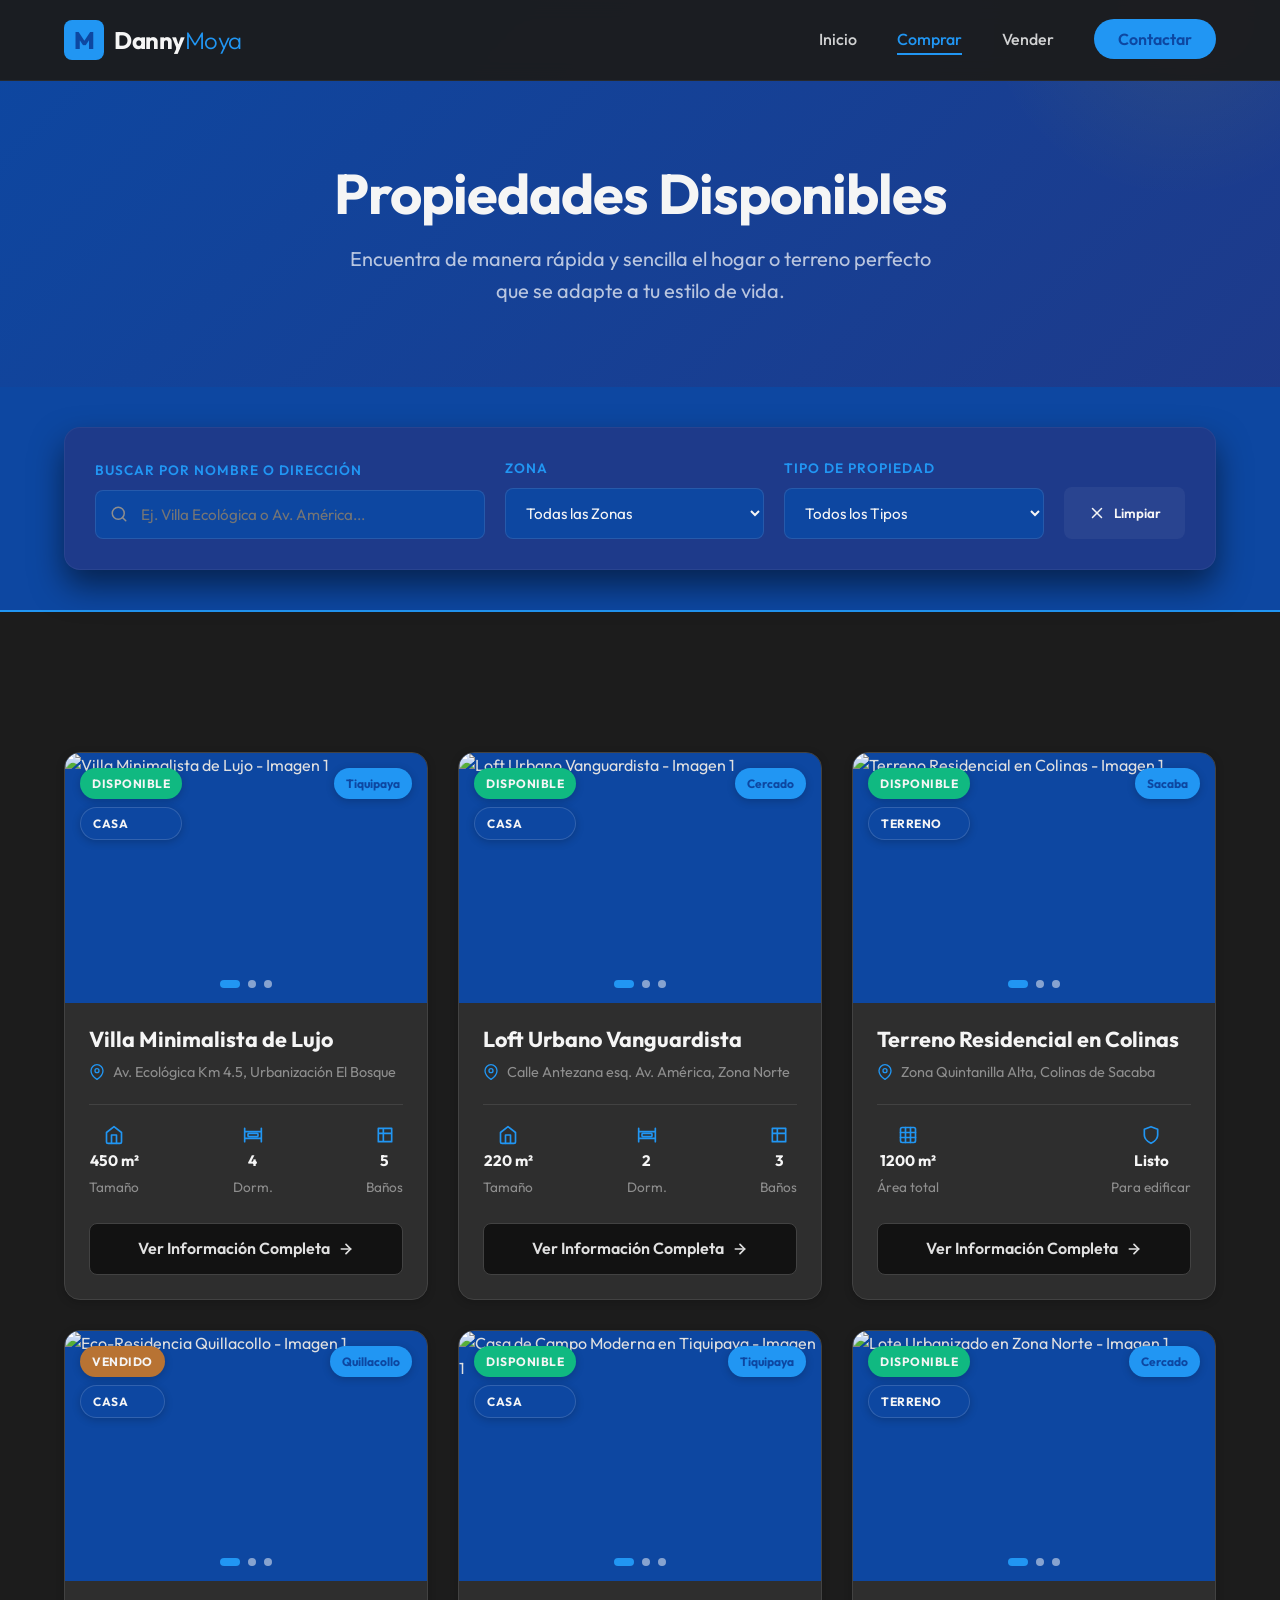
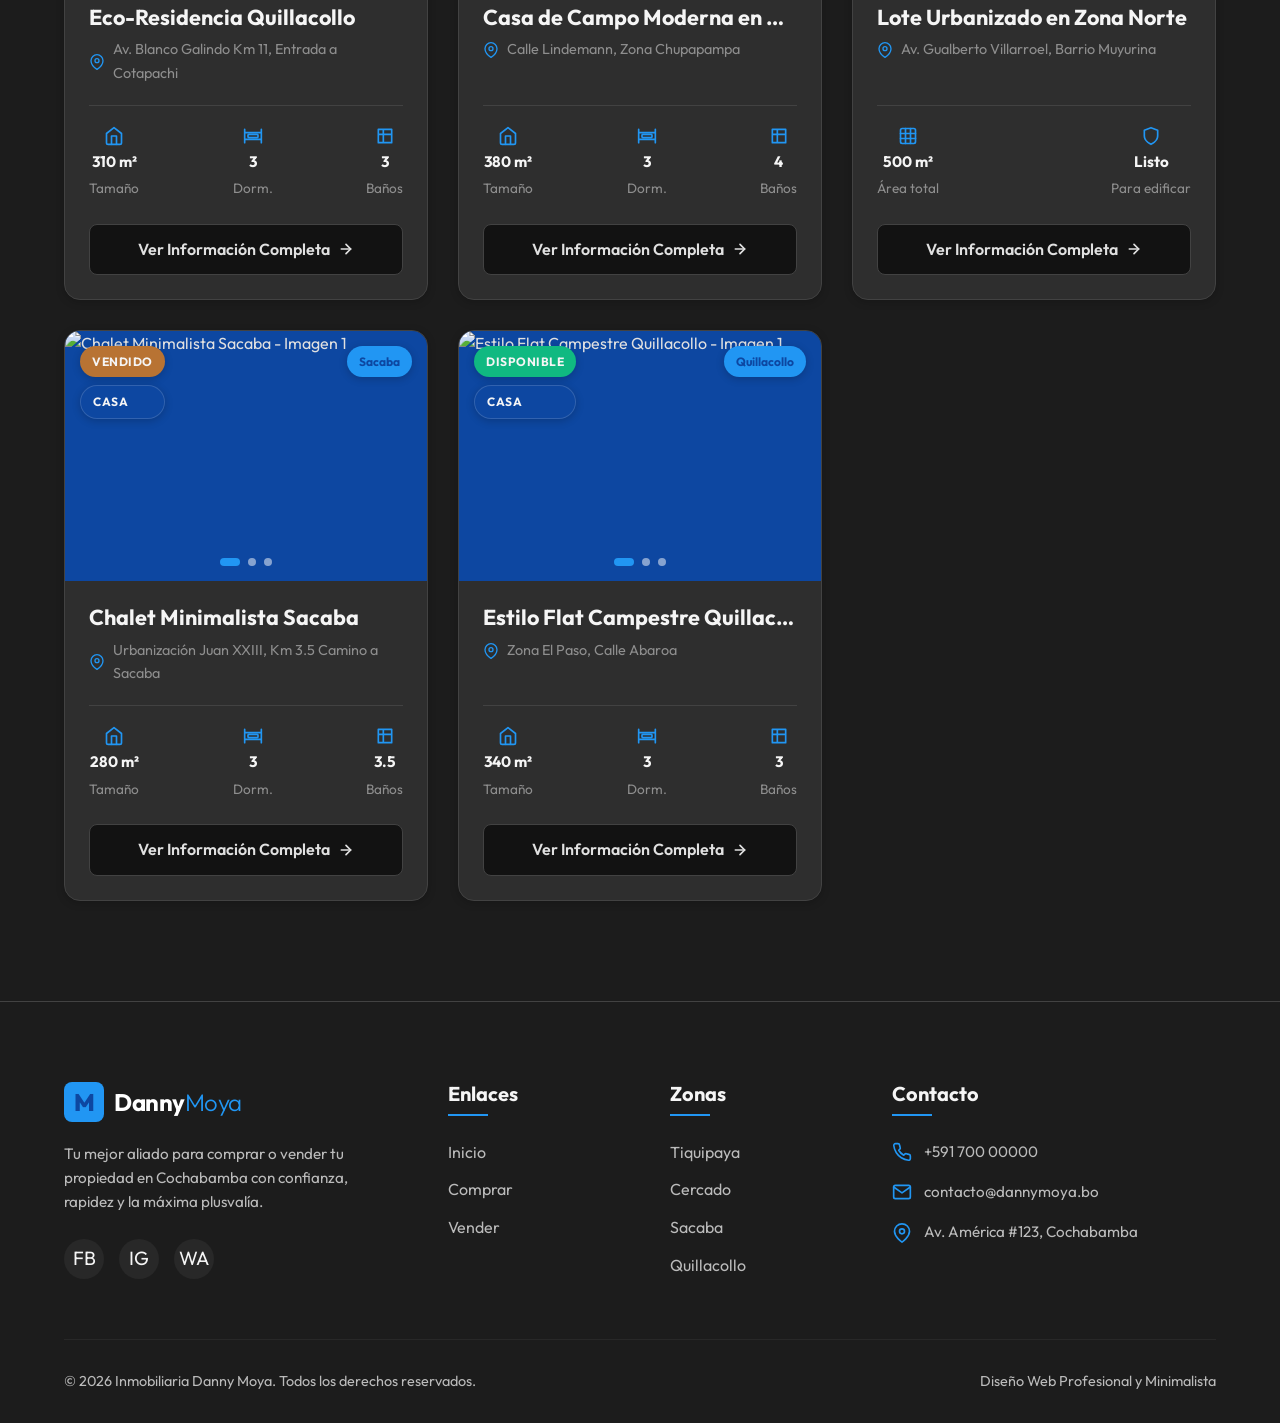
==== comprar.html @ 8e2a24d4 "Initial commit" ====
<!DOCTYPE html>
<html lang="es">
<head>
  <meta charset="UTF-8">
  <meta name="viewport" content="width=device-width, initial-scale=1.0">
  <title>Comprar Propiedades | Inmobiliaria Danny Moya</title>
  
  <!-- Metadatos SEO -->
  <meta name="description" content="Explora nuestro catálogo premium de casas y terrenos en venta en Tiquipaya, Cercado, Sacaba y Quillacollo. Filtra según tus necesidades y agenda una visita con Danny Moya.">
  <meta name="keywords" content="comprar casa cochabamba, terrenos en venta cochabamba, inmobiliaria danny moya, casas minimalistas, tiquipaya, cercado, sacaba, quillacollo">
  <meta name="author" content="Danny Moya Inmobiliaria">
  
  <!-- CSS Stylesheets -->
  <link rel="stylesheet" href="css/style.css">
</head>
<body>

  <!-- Cabecera de Navegación -->
  <header>
    <div class="nav-container">
      <a href="index.html" class="logo" id="header-logo">
        <div class="logo-icon">M</div>
        <div class="logo-text">Danny<span>Moya</span></div>
      </a>
      
      <ul class="nav-menu" id="nav-links-list">
        <li><a href="index.html" class="nav-link" id="nav-home">Inicio</a></li>
        <li><a href="comprar.html" class="nav-link active" id="nav-buy">Comprar</a></li>
        <li><a href="vender.html" class="nav-link" id="nav-sell">Vender</a></li>
        <li><a href="vender.html#contact-section" class="nav-btn" id="nav-contact">Contactar</a></li>
      </ul>
      
      <div class="menu-toggle" id="mobile-burger-menu">
        <span></span>
        <span></span>
        <span></span>
      </div>
    </div>
  </header>

  <!-- Banner de Héroe de Página -->
  <section class="hero-page" id="buy-hero-banner">
    <div class="container animate-fade-in" style="padding: 0;">
      <h1>Propiedades Disponibles</h1>
      <p>Encuentra de manera rápida y sencilla el hogar o terreno perfecto que se adapte a tu estilo de vida.</p>
    </div>
  </section>

  <!-- Barra de Filtros e Búsqueda -->
  <section class="filters-section" id="search-filters-bar">
    <div class="container" style="padding: 0;">
      <div class="filter-bar animate-fade-in-up">
        <!-- Buscador por Texto -->
        <div class="filter-group search-group">
          <label for="search-txt">Buscar por nombre o dirección</label>
          <div class="filter-input-wrapper">
            <svg viewBox="0 0 24 24" stroke="currentColor" stroke-width="2" fill="none" stroke-linecap="round" stroke-linejoin="round">
              <circle cx="11" cy="11" r="8"></circle>
              <line x1="21" y1="21" x2="16.65" y2="16.65"></line>
            </svg>
            <input type="text" id="search-txt" placeholder="Ej. Villa Ecológica o Av. América..." autocomplete="off">
          </div>
        </div>
        
        <!-- Filtro por Zona -->
        <div class="filter-group">
          <label for="filter-zona">Zona</label>
          <select id="filter-zona">
            <option value="all">Todas las Zonas</option>
            <option value="Tiquipaya">Tiquipaya</option>
            <option value="Cercado">Cercado</option>
            <option value="Sacaba">Sacaba</option>
            <option value="Quillacollo">Quillacollo</option>
          </select>
        </div>
        
        <!-- Filtro por Tipo -->
        <div class="filter-group">
          <label for="filter-tipo">Tipo de Propiedad</label>
          <select id="filter-tipo">
            <option value="all">Todos los Tipos</option>
            <option value="Casa">Casa</option>
            <option value="Terreno">Terreno</option>
          </select>
        </div>
        
        <!-- Botón Limpiar -->
        <button class="filter-btn-clear" id="btn-clear">
          <svg viewBox="0 0 24 24" width="18" height="18" stroke="currentColor" stroke-width="2" fill="none" stroke-linecap="round" stroke-linejoin="round">
            <line x1="18" y1="6" x2="6" y2="18"></line>
            <line x1="6" y1="6" x2="18" y2="18"></line>
          </svg>
          <span>Limpiar</span>
        </button>
      </div>
    </div>
  </section>

  <!-- Sección del Catálogo General -->
  <section class="catalog-section" id="comprar-catalog-section">
    <div class="container" style="padding: 0;">
      <!-- Grid de propiedades de compra (JS gestiona la inyección y el filtrado) -->
      <div class="catalog-grid" id="comprar-catalog">
        <!-- Render dinámico desde main.js -->
      </div>
    </div>
  </section>

  <!-- Pie de Página -->
  <footer>
    <div class="footer-grid">
      <div class="footer-col">
        <a href="index.html" class="logo" style="margin-bottom: 20px;">
          <div class="logo-icon">M</div>
          <div class="logo-text" style="color: white;">Danny<span>Moya</span></div>
        </a>
        <p class="footer-desc">Tu mejor aliado para comprar o vender tu propiedad en Cochabamba con confianza, rapidez y la máxima plusvalía.</p>
        <div class="social-links">
          <a href="#" class="social-btn" id="social-fb">FB</a>
          <a href="#" class="social-btn" id="social-ig">IG</a>
          <a href="#" class="social-btn" id="social-wa">WA</a>
        </div>
      </div>
      
      <div class="footer-col">
        <h3>Enlaces</h3>
        <ul class="footer-links">
          <li><a href="index.html" id="foot-home">Inicio</a></li>
          <li><a href="comprar.html" id="foot-buy">Comprar</a></li>
          <li><a href="vender.html" id="foot-sell">Vender</a></li>
        </ul>
      </div>
      
      <div class="footer-col">
        <h3>Zonas</h3>
        <ul class="footer-links">
          <li><a href="comprar.html?zona=Tiquipaya" id="foot-zone-tiq">Tiquipaya</a></li>
          <li><a href="comprar.html?zona=Cercado" id="foot-zone-cer">Cercado</a></li>
          <li><a href="comprar.html?zona=Sacaba" id="foot-zone-sac">Sacaba</a></li>
          <li><a href="comprar.html?zona=Quillacollo" id="foot-zone-qui">Quillacollo</a></li>
        </ul>
      </div>
      
      <div class="footer-col">
        <h3>Contacto</h3>
        <div class="footer-contact">
          <div class="footer-contact-item">
            <svg viewBox="0 0 24 24" stroke="currentColor" stroke-width="2" fill="none" stroke-linecap="round" stroke-linejoin="round">
              <path d="M22 16.92v3a2 2 0 0 1-2.18 2 19.79 19.79 0 0 1-8.63-3.07 19.5 19.5 0 0 1-6-6 19.79 19.79 0 0 1-3.07-8.67A2 2 0 0 1 4.11 2h3a2 2 0 0 1 2 1.72 12.84 12.84 0 0 0 .7 2.81 2 2 0 0 1-.45 2.11L8.09 9.91a16 16 0 0 0 6 6l1.27-1.27a2 2 0 0 1 2.11-.45 12.84 12.84 0 0 0 2.81.7A2 2 0 0 1 22 16.92z"></path>
            </svg>
            <span>+591 700 00000</span>
          </div>
          <div class="footer-contact-item">
            <svg viewBox="0 0 24 24" stroke="currentColor" stroke-width="2" fill="none" stroke-linecap="round" stroke-linejoin="round">
              <path d="M4 4h16c1.1 0 2 .9 2 2v12c0 1.1-.9 2-2 2H4c-1.1 0-2-.9-2-2V6c0-1.1.9-2 2-2z"></path>
              <polyline points="22,6 12,13 2,6"></polyline>
            </svg>
            <span>contacto@dannymoya.bo</span>
          </div>
          <div class="footer-contact-item">
            <svg viewBox="0 0 24 24" stroke="currentColor" stroke-width="2" fill="none" stroke-linecap="round" stroke-linejoin="round">
              <path d="M21 10c0 7-9 13-9 13s-9-6-9-13a9 9 0 0 1 18 0z"></path>
              <circle cx="12" cy="10" r="3"></circle>
            </svg>
            <span>Av. América #123, Cochabamba</span>
          </div>
        </div>
      </div>
    </div>
    
    <div class="footer-bottom">
      <p>&copy; 2026 Inmobiliaria Danny Moya. Todos los derechos reservados.</p>
      <p>Diseño Web Profesional y Minimalista</p>
    </div>
  </footer>

  <!-- Scripts -->
  <script src="js/data.js"></script>
  <script src="js/main.js"></script>
</body>
</html>
---- css/style.css ----
/* CSS Global - Inmobiliaria Danny Moya */
@import url('https://fonts.googleapis.com/css2?family=Outfit:wght@300;400;500;600;700;800&family=Playfair+Display:ital,wght@0,400;0,600;0,700;1,400&display=swap');

:root {
  /* Trust / Primary (Deep Blues from the image) */
  --primary: #0D47A1;
  /* Azul Marino Corporativo */
  --primary-light: #1E3A8A;
  /* Azul Rey Profundo */
  --primary-dark: #0A2E66;
  /* Slightly darker corporate blue */

  /* Buttons / Call to Action (Bright Blues from the image) */
  --secondary: #2196F3;
  /* Azul Brillante */
  --secondary-hover: #1976D2;
  /* Azul brillante hover */
  --secondary-light: #64B5F6;
  /* Azul Cielo Suave */

  /* Premium details / Accents (Gold and Copper from the image) */
  --accent: #FFD700;
  /* Oro Brillante */
  --accent-alt: #B87333;
  /* Cobre Dorado */

  /* Text & Information (Soft whites and light grays from the image) */
  --text-dark: #E0E0E0;
  /* Gris Claro - main text in dark mode */
  --text-light: #F5F5F5;
  /* Blanco Suave - bold text, headings */
  --text-muted: #8E8E8E;
  /* Dimmed gray for secondary/less important text */
  --text-dark-hover: #1C1C1C;

  /* Main backgrounds (Matte Black and Deep Gray from the image) */
  --bg-light: #121212;
  /* Negro Mate / Gris Muy Oscuro - body bg */
  --bg-dark: #1C1C1C;
  /* Gris Profundo - header/footer bg, dark blocks */
  --bg-card: #2E2E2E;
  /* Gris Carbón - card background, forms */
  --border-color: #424242;
  /* Gris Grafito - borders and subtle lines */

  --shadow-sm: 0 2px 8px rgba(0, 0, 0, 0.2);
  --shadow-md: 0 8px 16px rgba(0, 0, 0, 0.4);
  --shadow-lg: 0 16px 32px rgba(0, 0, 0, 0.5);
  --shadow-premium: 0 24px 48px rgba(0, 0, 0, 0.6);

  --radius-sm: 8px;
  --radius-md: 16px;
  --radius-lg: 24px;

  --transition-fast: all 0.2s ease;
  --transition-smooth: all 0.4s cubic-bezier(0.16, 1, 0.3, 1);
  --max-width: 1200px;
}

/* Reset */
* {
  margin: 0;
  padding: 0;
  box-sizing: border-box;
}

html {
  scroll-behavior: smooth;
}

body {
  font-family: 'Outfit', sans-serif;
  color: var(--text-dark);
  background-color: var(--bg-light);
  line-height: 1.6;
  overflow-x: hidden;
}

h1,
h2,
h3,
h4,
h5,
h6 {
  font-weight: 700;
  color: var(--text-light);
  line-height: 1.2;
}

a {
  text-decoration: none;
  color: inherit;
  transition: var(--transition-fast);
}

img {
  max-width: 100%;
  height: auto;
  display: block;
}

input,
select,
textarea,
button {
  font-family: inherit;
  outline: none;
  border: none;
}

/* Container */
.container {
  width: 90%;
  max-width: var(--max-width);
  margin: 0 auto;
  padding: 80px 0;
}

.container-narrow {
  width: 90%;
  max-width: 800px;
  margin: 0 auto;
  padding: 80px 0;
}

/* Header & Navigation */
header {
  position: fixed;
  top: 0;
  left: 0;
  width: 100%;
  z-index: 1000;
  background-color: rgba(28, 28, 28, 0.95);
  backdrop-filter: blur(10px);
  border-bottom: 1px solid rgba(255, 255, 255, 0.05);
  transition: var(--transition-smooth);
}

header.scrolled {
  padding: 10px 0;
  box-shadow: var(--shadow-md);
}

.nav-container {
  width: 90%;
  max-width: var(--max-width);
  margin: 0 auto;
  display: flex;
  justify-content: space-between;
  align-items: center;
  padding: 20px 0;
  transition: var(--transition-smooth);
}

header.scrolled .nav-container {
  padding: 12px 0;
}

.logo {
  display: flex;
  align-items: center;
  gap: 10px;
}

.logo-icon {
  width: 40px;
  height: 40px;
  background-color: var(--secondary);
  border-radius: var(--radius-sm);
  display: flex;
  align-items: center;
  justify-content: center;
  color: var(--primary);
  font-weight: 800;
  font-size: 1.5rem;
}

.logo-text {
  color: var(--text-light);
  font-size: 1.5rem;
  font-weight: 700;
  letter-spacing: -0.5px;
}

.logo-text span {
  color: var(--secondary);
  font-weight: 300;
}

.nav-menu {
  display: flex;
  list-style: none;
  gap: 40px;
  align-items: center;
}

.nav-link {
  color: rgba(255, 255, 255, 0.80);
  font-weight: 500;
  font-size: 1rem;
  position: relative;
  padding: 6px 0;
}

.nav-link::after {
  content: '';
  position: absolute;
  bottom: 0;
  left: 0;
  width: 0;
  height: 2px;
  background-color: var(--secondary);
  transition: var(--transition-smooth);
}

.nav-link:hover {
  color: var(--text-light);
}

.nav-link:hover::after,
.nav-link.active::after {
  width: 100%;
}

.nav-link.active {
  color: var(--secondary);
}

.nav-btn {
  background-color: var(--secondary);
  color: var(--primary);
  padding: 10px 24px;
  border-radius: 30px;
  font-weight: 600;
  transition: var(--transition-smooth);
}

.nav-btn:hover {
  background-color: var(--text-light);
  transform: translateY(-2px);
  box-shadow: 0 4px 12px rgba(33, 150, 243, 0.25);
}

.menu-toggle {
  display: none;
  flex-direction: column;
  gap: 6px;
  cursor: pointer;
}

.menu-toggle span {
  width: 30px;
  height: 2px;
  background-color: var(--text-light);
  transition: var(--transition-smooth);
}

/* Footer */
footer {
  background-color: var(--bg-dark);
  color: rgba(255, 255, 255, 0.7);
  padding: 80px 0 30px;
  border-top: 1px solid var(--border-color);
}

.footer-grid {
  width: 90%;
  max-width: var(--max-width);
  margin: 0 auto;
  display: grid;
  grid-template-columns: 2fr 1fr 1fr 2fr;
  gap: 60px;
  margin-bottom: 60px;
}

.footer-col h3 {
  color: var(--text-light);
  font-size: 1.25rem;
  margin-bottom: 24px;
  position: relative;
  padding-bottom: 10px;
}

.footer-col h3::after {
  content: '';
  position: absolute;
  bottom: 0;
  left: 0;
  width: 40px;
  height: 2px;
  background-color: var(--secondary);
}

.footer-desc {
  margin-bottom: 24px;
  font-size: 0.95rem;
}

.footer-links {
  list-style: none;
  display: flex;
  flex-direction: column;
  gap: 12px;
}

.footer-links a:hover {
  color: var(--secondary);
  padding-left: 5px;
}

.footer-contact {
  display: flex;
  flex-direction: column;
  gap: 16px;
  font-size: 0.95rem;
}

.footer-contact-item {
  display: flex;
  align-items: center;
  gap: 12px;
}

.footer-contact-item svg {
  width: 20px;
  height: 20px;
  color: var(--secondary);
  flex-shrink: 0;
}

.social-links {
  display: flex;
  gap: 15px;
}

.social-btn {
  width: 40px;
  height: 40px;
  background-color: rgba(255, 255, 255, 0.05);
  border-radius: 50%;
  display: flex;
  align-items: center;
  justify-content: center;
  color: var(--text-light);
  font-size: 1.2rem;
  transition: var(--transition-smooth);
}

.social-btn:hover {
  background-color: var(--secondary);
  color: var(--primary);
  transform: translateY(-3px);
}

.footer-bottom {
  width: 90%;
  max-width: var(--max-width);
  margin: 0 auto;
  padding-top: 30px;
  border-top: 1px solid rgba(255, 255, 255, 0.05);
  display: flex;
  justify-content: space-between;
  align-items: center;
  font-size: 0.9rem;
}

/* Page Hero Section */
.hero-page {
  background-color: var(--primary);
  color: var(--text-light);
  padding: 160px 0 100px;
  text-align: center;
  position: relative;
  background-image: linear-gradient(135deg, var(--primary) 0%, var(--primary-light) 100%);
  overflow: hidden;
}

.hero-page::before {
  content: '';
  position: absolute;
  width: 400px;
  height: 400px;
  background: radial-gradient(circle, rgba(255, 215, 0, 0.08) 0%, transparent 70%);
  top: -200px;
  right: -100px;
  border-radius: 50%;
}

.hero-page h1 {
  color: var(--text-light);
  font-size: 3.5rem;
  margin-bottom: 16px;
  letter-spacing: -1px;
}

.hero-page p {
  color: rgba(255, 255, 255, 0.7);
  font-size: 1.25rem;
  max-width: 600px;
  margin: 0 auto;
}

/* --- PAGINA 1: PRINCIPAL (INDEX) --- */

/* Hero / Presentación */
.hero-section {
  display: flex;
  align-items: center;
  justify-content: space-between;
  gap: 80px;
  padding: 180px 0 100px;
  background-color: var(--primary-dark);
  background-image: linear-gradient(135deg, var(--primary-dark) 0%, var(--primary-light) 100%);
  color: var(--text-light);
  position: relative;
  overflow: hidden;
}

.hero-section .container {
  display: flex;
  align-items: center;
  justify-content: space-between;
  gap: 40px;
  padding: 0;
}

.hero-section::after {
  content: '';
  position: absolute;
  bottom: 0;
  left: 0;
  width: 100%;
  height: 60px;
  background: linear-gradient(to top, var(--bg-light), transparent);
}

.hero-content {
  flex: 1.2;
}

.hero-badge {
  display: inline-block;
  background-color: rgba(255, 215, 0, 0.1);
  border: 1px solid var(--accent);
  color: var(--accent);
  padding: 6px 16px;
  border-radius: 30px;
  font-size: 0.9rem;
  font-weight: 600;
  margin-bottom: 24px;
  letter-spacing: 1px;
  text-transform: uppercase;
}

.hero-section h1 {
  color: var(--text-light);
  font-size: 4rem;
  font-weight: 800;
  line-height: 1.1;
  margin-bottom: 24px;
  letter-spacing: -1px;
}

.hero-section h1 span {
  color: var(--secondary);
}

.hero-section p {
  font-size: 1.2rem;
  color: rgba(255, 255, 255, 0.8);
  margin-bottom: 40px;
  max-width: 540px;
  font-weight: 300;
}

.hero-buttons {
  display: flex;
  gap: 20px;
  align-items: center;
}

.btn-primary {
  background-color: var(--secondary);
  color: var(--text-light);
  padding: 16px 36px;
  border-radius: 50px;
  font-weight: 600;
  font-size: 1rem;
  box-shadow: 0 4px 14px rgba(33, 150, 243, 0.25);
  display: inline-flex;
  align-items: center;
  gap: 8px;
}

.btn-primary:hover {
  background-color: var(--text-light);
  color: var(--text-dark-hover);
  transform: translateY(-3px);
  box-shadow: 0 6px 20px rgba(255, 255, 255, 0.15);
}

.btn-secondary {
  border: 2px solid rgba(255, 255, 255, 0.2);
  color: var(--text-light);
  padding: 14px 34px;
  border-radius: 50px;
  font-weight: 600;
  font-size: 1rem;
  display: inline-flex;
  align-items: center;
  gap: 8px;
}

.btn-secondary:hover {
  border-color: var(--secondary);
  color: var(--secondary);
  background-color: rgba(33, 150, 243, 0.05);
}

.hero-image {
  flex: 0.8;
  position: relative;
  display: flex;
  justify-content: center;
}

.hero-image-wrapper {
  position: relative;
  width: 380px;
  height: 480px;
  border-radius: var(--radius-lg);
  overflow: hidden;
  box-shadow: var(--shadow-premium);
  border: 4px solid rgba(255, 255, 255, 0.05);
}

.hero-image-wrapper img {
  width: 100%;
  height: 100%;
  object-fit: cover;
  transition: var(--transition-smooth);
}

.hero-image-wrapper:hover img {
  transform: scale(1.05);
}

.hero-frame {
  position: absolute;
  top: 20px;
  left: -20px;
  width: 100%;
  height: 100%;
  border: 2px solid var(--secondary);
  border-radius: var(--radius-lg);
  z-index: -1;
  transition: var(--transition-smooth);
}

.hero-image-wrapper:hover~.hero-frame {
  transform: translate(10px, -10px);
}

/* Sección de Zonas */
.section-title {
  text-align: center;
  margin-bottom: 60px;
  position: relative;
}

.section-title h2 {
  font-size: 2.75rem;
  color: var(--primary);
  margin-bottom: 12px;
}

.section-title p {
  color: var(--text-muted);
  font-size: 1.1rem;
  max-width: 600px;
  margin: 0 auto;
}

.zones-grid {
  display: grid;
  grid-template-columns: repeat(4, 1fr);
  gap: 24px;
  margin-top: 40px;
}

.zone-card {
  position: relative;
  height: 280px;
  border-radius: var(--radius-md);
  overflow: hidden;
  box-shadow: var(--shadow-md);
  cursor: pointer;
  display: flex;
  align-items: center;
  justify-content: center;
  transition: var(--transition-smooth);
}

.zone-card img {
  position: absolute;
  width: 100%;
  height: 100%;
  object-fit: cover;
  z-index: 1;
  transition: var(--transition-smooth);
  filter: brightness(0.65);
}

.zone-overlay {
  position: absolute;
  top: 0;
  left: 0;
  width: 100%;
  height: 100%;
  background: linear-gradient(to top, rgba(18, 18, 18, 0.8) 0%, rgba(18, 18, 18, 0.2) 60%, rgba(18, 18, 18, 0.4) 100%);
  z-index: 2;
  transition: var(--transition-smooth);
}

.zone-name {
  position: relative;
  z-index: 3;
  color: var(--text-light);
  font-size: 1.75rem;
  font-weight: 700;
  text-align: center;
  letter-spacing: 0.5px;
  transition: var(--transition-smooth);
  font-family: 'Playfair Display', serif;
}

.zone-card:hover {
  transform: translateY(-8px);
  box-shadow: var(--shadow-premium);
}

.zone-card:hover img {
  transform: scale(1.1);
  filter: brightness(0.5);
}

.zone-card:hover .zone-overlay {
  background: linear-gradient(to top, rgba(18, 18, 18, 0.9) 0%, rgba(33, 150, 243, 0.25) 100%);
}

.zone-card:hover .zone-name {
  color: var(--secondary);
  transform: scale(1.05);
}

/* Catálogo General */
.catalog-section {
  background-color: var(--bg-dark);
  padding: 100px 0;
}

.catalog-grid {
  display: grid;
  grid-template-columns: repeat(3, 1fr);
  gap: 30px;
  margin-top: 40px;
}

/* Tarjeta de Propiedad */
.property-card {
  background-color: var(--bg-card);
  border-radius: var(--radius-md);
  overflow: hidden;
  box-shadow: var(--shadow-sm);
  border: 1px solid var(--border-color);
  transition: var(--transition-smooth);
  position: relative;
  display: flex;
  flex-direction: column;
}

.property-card:hover {
  transform: translateY(-10px);
  box-shadow: var(--shadow-lg);
  border-color: var(--secondary);
}

/* Carrusel de Tarjeta */
.property-carousel-container {
  position: relative;
  height: 250px;
  overflow: hidden;
  background-color: var(--primary);
}

.property-carousel-track {
  display: flex;
  width: 300%;
  /* 3 imágenes */
  height: 100%;
  transition: transform 0.5s cubic-bezier(0.16, 1, 0.3, 1);
}

.property-carousel-slide {
  width: 33.333%;
  height: 100%;
  flex-shrink: 0;
}

.property-carousel-slide img {
  width: 100%;
  height: 100%;
  object-fit: cover;
  transition: var(--transition-smooth);
}

.property-card:hover .property-carousel-slide img {
  transform: scale(1.03);
}

.carousel-btn {
  position: absolute;
  top: 50%;
  transform: translateY(-50%);
  width: 36px;
  height: 36px;
  border-radius: 50%;
  background-color: rgba(255, 255, 255, 0.2);
  backdrop-filter: blur(8px);
  display: flex;
  align-items: center;
  justify-content: center;
  color: var(--text-light);
  cursor: pointer;
  z-index: 10;
  transition: var(--transition-fast);
  opacity: 0;
  border: 1px solid rgba(255, 255, 255, 0.1);
}

.property-carousel-container:hover .carousel-btn {
  opacity: 1;
}

.carousel-btn:hover {
  background-color: var(--secondary);
  color: var(--primary);
  box-shadow: 0 4px 8px rgba(0, 0, 0, 0.2);
}

.carousel-btn-prev {
  left: 15px;
}

.carousel-btn-next {
  right: 15px;
}

.carousel-indicators {
  position: absolute;
  bottom: 15px;
  left: 50%;
  transform: translateX(-50%);
  display: flex;
  gap: 8px;
  z-index: 10;
}

.carousel-dot {
  width: 8px;
  height: 8px;
  border-radius: 50%;
  background-color: rgba(255, 255, 255, 0.5);
  transition: var(--transition-fast);
  cursor: pointer;
}

.carousel-dot.active {
  background-color: var(--secondary);
  width: 20px;
  border-radius: 4px;
}

/* Etiquetas */
.property-tags {
  position: absolute;
  top: 15px;
  left: 15px;
  display: flex;
  flex-direction: column;
  gap: 8px;
  z-index: 10;
}

.tag-status {
  padding: 6px 12px;
  border-radius: 30px;
  font-size: 0.75rem;
  font-weight: 700;
  text-transform: uppercase;
  letter-spacing: 0.5px;
  color: var(--text-light);
  box-shadow: var(--shadow-sm);
  display: inline-block;
}

.tag-status.available {
  background-color: #10b981;
  /* Esmeralda */
}

.tag-status.sold {
  background-color: var(--accent-alt);
  /* Cobre Dorado */
}

.tag-type {
  padding: 6px 12px;
  border-radius: 30px;
  font-size: 0.75rem;
  font-weight: 700;
  text-transform: uppercase;
  letter-spacing: 0.5px;
  color: var(--text-light);
  background-color: var(--primary);
  box-shadow: var(--shadow-sm);
  display: inline-block;
  border: 1px solid rgba(255, 255, 255, 0.15);
}

.tag-zone {
  position: absolute;
  top: 15px;
  right: 15px;
  padding: 6px 12px;
  border-radius: 30px;
  font-size: 0.75rem;
  font-weight: 700;
  color: var(--primary);
  background-color: var(--secondary);
  box-shadow: var(--shadow-sm);
  z-index: 10;
}

/* Detalles de Tarjeta */
.property-info {
  padding: 24px;
  display: flex;
  flex-direction: column;
  flex-grow: 1;
}

.property-title {
  font-size: 1.35rem;
  margin-bottom: 8px;
  color: var(--text-light);
  transition: var(--transition-fast);
  white-space: nowrap;
  overflow: hidden;
  text-overflow: ellipsis;
}

.property-title:hover {
  color: var(--secondary);
}

.property-address {
  display: flex;
  align-items: center;
  gap: 8px;
  color: var(--text-muted);
  font-size: 0.9rem;
  margin-bottom: 20px;
}

.property-address svg {
  width: 16px;
  height: 16px;
  color: var(--secondary);
  flex-shrink: 0;
}

.property-features {
  display: flex;
  justify-content: space-between;
  border-top: 1px solid var(--border-color);
  padding-top: 20px;
  margin-top: auto;
}

.feature-item {
  display: flex;
  flex-direction: column;
  align-items: center;
  gap: 4px;
  color: var(--text-muted);
  font-size: 0.85rem;
}

.feature-item-val {
  font-weight: 700;
  color: var(--text-light);
  font-size: 0.95rem;
}

.feature-item svg {
  width: 20px;
  height: 20px;
  color: var(--secondary);
}

.property-action {
  padding: 0 24px 24px;
}

.btn-card {
  width: 100%;
  display: flex;
  align-items: center;
  justify-content: center;
  gap: 8px;
  background-color: var(--bg-light);
  color: var(--text-dark);
  padding: 12px;
  border-radius: var(--radius-sm);
  font-weight: 600;
  border: 1px solid var(--border-color);
  transition: var(--transition-smooth);
}

.property-card:hover .btn-card {
  background-color: var(--primary);
  color: var(--text-light);
  border-color: var(--primary);
}

.btn-card:hover {
  background-color: var(--secondary) !important;
  color: var(--primary) !important;
  border-color: var(--secondary) !important;
  transform: translateY(-2px);
  box-shadow: var(--shadow-md);
}

/* Botón Ver Más Casas */
.more-btn-container {
  display: flex;
  justify-content: center;
  margin-top: 60px;
}

/* --- PAGINA 2: COMPRAR --- */

/* Filtros y Buscador */
.filters-section {
  background-color: var(--primary);
  padding: 40px 0;
  margin-top: -20px;
  position: relative;
  z-index: 10;
  border-bottom: 2px solid var(--secondary);
}

.filter-bar {
  background-color: var(--primary-light);
  padding: 30px;
  border-radius: var(--radius-md);
  box-shadow: var(--shadow-lg);
  border: 1px solid rgba(255, 255, 255, 0.05);
  display: flex;
  gap: 20px;
  align-items: flex-end;
}

.filter-group {
  display: flex;
  flex-direction: column;
  gap: 8px;
  flex: 1;
}

.filter-group.search-group {
  flex: 1.5;
}

.filter-group label {
  color: var(--secondary);
  font-size: 0.85rem;
  font-weight: 600;
  text-transform: uppercase;
  letter-spacing: 1px;
}

.filter-input-wrapper {
  position: relative;
  display: flex;
  align-items: center;
}

.filter-input-wrapper svg {
  position: absolute;
  left: 15px;
  color: var(--text-muted);
  width: 18px;
  height: 18px;
}

.filter-bar input,
.filter-bar select {
  width: 100%;
  background-color: var(--primary);
  color: var(--text-light);
  border: 1px solid rgba(255, 255, 255, 0.1);
  padding: 14px 16px;
  border-radius: var(--radius-sm);
  font-size: 0.95rem;
  transition: var(--transition-smooth);
}

.filter-bar input {
  padding-left: 45px;
}

.filter-bar input:focus,
.filter-bar select:focus {
  border-color: var(--secondary);
  box-shadow: 0 0 0 2px rgba(212, 175, 55, 0.15);
}

.filter-btn-clear {
  background-color: rgba(255, 255, 255, 0.05);
  color: var(--text-light);
  padding: 14px 24px;
  border-radius: var(--radius-sm);
  font-weight: 600;
  cursor: pointer;
  transition: var(--transition-smooth);
  display: flex;
  align-items: center;
  gap: 8px;
  height: 52px;
}

.filter-btn-clear:hover {
  background-color: #ef4444;
  color: var(--text-light);
}

/* Resultados Vacíos */
.no-results {
  grid-column: 1 / -1;
  text-align: center;
  padding: 60px 20px;
  background-color: var(--bg-card);
  border-radius: var(--radius-md);
  box-shadow: var(--shadow-sm);
  border: 1px solid var(--border-color);
}

.no-results svg {
  width: 60px;
  height: 60px;
  color: var(--text-muted);
  margin-bottom: 20px;
}

.no-results h3 {
  font-size: 1.5rem;
  margin-bottom: 10px;
}

.no-results p {
  color: var(--text-muted);
}

/* --- PAGINA 3: VENDER --- */

.intro-vender {
  display: flex;
  align-items: center;
  gap: 80px;
  margin-bottom: 80px;
}

.intro-vender-content {
  flex: 1.2;
}

.intro-vender-content h2 {
  font-size: 2.5rem;
  margin-bottom: 24px;
}

.intro-vender-content p {
  font-size: 1.1rem;
  color: var(--text-muted);
  margin-bottom: 20px;
}

.intro-vender-image {
  flex: 0.8;
}

.experience-badge-card {
  background-color: var(--primary);
  color: var(--text-light);
  padding: 40px;
  border-radius: var(--radius-lg);
  box-shadow: var(--shadow-lg);
  border-left: 6px solid var(--secondary);
  text-align: center;
}

.experience-number {
  font-size: 4.5rem;
  font-weight: 800;
  color: var(--secondary);
  line-height: 1;
  margin-bottom: 10px;
}

.experience-text {
  font-size: 1.2rem;
  font-weight: 600;
  text-transform: uppercase;
  letter-spacing: 1px;
}

/* Aspectos Clave */
.aspects-section {
  background-color: var(--bg-card);
  padding: 100px 0;
  border-top: 1px solid var(--border-color);
  border-bottom: 1px solid var(--border-color);
}

.aspects-grid {
  display: grid;
  grid-template-columns: repeat(4, 1fr);
  gap: 30px;
  margin-top: 50px;
}

.aspect-card {
  padding: 40px 30px;
  border-radius: var(--radius-md);
  background-color: var(--bg-light);
  border: 1px solid var(--border-color);
  transition: var(--transition-smooth);
  text-align: center;
}

.aspect-card:hover {
  transform: translateY(-10px);
  box-shadow: var(--shadow-lg);
  border-color: var(--secondary);
  background-color: var(--bg-card);
}

.aspect-icon-wrapper {
  width: 70px;
  height: 70px;
  background-color: rgba(33, 150, 243, 0.1);
  border-radius: 50%;
  display: flex;
  align-items: center;
  justify-content: center;
  margin: 0 auto 24px;
  color: var(--secondary);
  transition: var(--transition-smooth);
}

.aspect-card:hover .aspect-icon-wrapper {
  background-color: var(--secondary);
  color: var(--primary);
  transform: rotateY(180deg);
}

.aspect-icon-wrapper svg {
  width: 32px;
  height: 32px;
}

.aspect-card h3 {
  font-size: 1.35rem;
  margin-bottom: 16px;
  color: var(--primary);
}

.aspect-card p {
  color: var(--text-muted);
  font-size: 0.95rem;
}

/* Formulario Vender */
.sell-form-wrapper {
  background-color: var(--bg-card);
  border-radius: var(--radius-lg);
  box-shadow: var(--shadow-premium);
  border: 1px solid var(--border-color);
  padding: 60px;
  margin-top: 40px;
}

.sell-form-grid {
  display: grid;
  grid-template-columns: repeat(2, 1fr);
  gap: 24px;
  margin-top: 30px;
}

.form-group-full {
  grid-column: span 2;
}

.sell-form-wrapper label {
  display: block;
  font-weight: 600;
  margin-bottom: 8px;
  color: var(--secondary-light);
  font-size: 0.9rem;
}

.sell-form-wrapper input,
.sell-form-wrapper select,
.sell-form-wrapper textarea {
  width: 100%;
  padding: 14px 18px;
  border-radius: var(--radius-sm);
  background-color: var(--bg-light);
  border: 1px solid var(--border-color);
  font-size: 1rem;
  transition: var(--transition-smooth);
}

.sell-form-wrapper input:focus,
.sell-form-wrapper select:focus,
.sell-form-wrapper textarea:focus {
  background-color: var(--bg-dark);
  border-color: var(--secondary);
  box-shadow: 0 0 0 3px rgba(33, 150, 243, 0.15);
}

.btn-form {
  width: 100%;
  padding: 16px;
  background-color: var(--primary);
  color: var(--text-light);
  border-radius: var(--radius-sm);
  font-weight: 700;
  font-size: 1.1rem;
  cursor: pointer;
  transition: var(--transition-smooth);
  margin-top: 20px;
  text-align: center;
}

.btn-form:hover {
  background-color: var(--secondary);
  color: var(--primary);
  transform: translateY(-2px);
  box-shadow: var(--shadow-md);
}

/* --- PAGINA DE DETALLE --- */

.detail-grid {
  display: grid;
  grid-template-columns: 2fr 1fr;
  gap: 50px;
  align-items: start;
}

.detail-main {
  display: flex;
  flex-direction: column;
  gap: 40px;
}

/* Detalle Carrusel */
.detail-carousel-container {
  position: relative;
  height: 500px;
  border-radius: var(--radius-md);
  overflow: hidden;
  box-shadow: var(--shadow-lg);
  background-color: var(--primary);
}

.detail-carousel-track {
  display: flex;
  width: 300%;
  height: 100%;
  transition: transform 0.6s cubic-bezier(0.16, 1, 0.3, 1);
}

.detail-carousel-slide {
  width: 33.333%;
  height: 100%;
  flex-shrink: 0;
}

.detail-carousel-slide img {
  width: 100%;
  height: 100%;
  object-fit: cover;
}

.detail-tags {
  position: absolute;
  top: 25px;
  left: 25px;
  display: flex;
  gap: 12px;
  z-index: 10;
}

.detail-tags .tag-status {
  font-size: 0.85rem;
  padding: 8px 18px;
}

.detail-tags .tag-type {
  font-size: 0.85rem;
  padding: 8px 18px;
}

.detail-zone {
  position: absolute;
  top: 25px;
  right: 25px;
  font-size: 0.85rem;
  padding: 8px 18px;
  background-color: var(--secondary);
  color: var(--primary);
  font-weight: 700;
  border-radius: 30px;
  z-index: 10;
}

/* Detalle Info Básica */
.detail-header h2 {
  font-size: 2.5rem;
  color: var(--text-light);
  margin-bottom: 12px;
}

.detail-header .property-address {
  font-size: 1.1rem;
  margin-bottom: 0;
}

.detail-header .property-address svg {
  width: 20px;
  height: 20px;
}

/* Cuadrícula de características */
.detail-features-grid {
  display: grid;
  grid-template-columns: repeat(4, 1fr);
  gap: 20px;
  background-color: var(--bg-card);
  padding: 30px;
  border-radius: var(--radius-md);
  border: 1px solid var(--border-color);
  box-shadow: var(--shadow-sm);
}

.detail-feature-card {
  display: flex;
  flex-direction: column;
  align-items: center;
  gap: 8px;
  text-align: center;
  border-right: 1px solid var(--border-color);
}

.detail-feature-card:last-child {
  border-right: none;
}

.detail-feature-card svg {
  width: 32px;
  height: 32px;
  color: var(--secondary);
}

.detail-feature-label {
  font-size: 0.85rem;
  color: var(--text-muted);
}

.detail-feature-val {
  font-size: 1.2rem;
  font-weight: 700;
  color: var(--text-light);
}

/* Descripción */
.detail-description h3 {
  font-size: 1.75rem;
  margin-bottom: 20px;
  position: relative;
  padding-bottom: 10px;
}

.detail-description h3::after {
  content: '';
  position: absolute;
  bottom: 0;
  left: 0;
  width: 50px;
  height: 3px;
  background-color: var(--secondary);
}

.detail-description p {
  color: var(--text-dark);
  font-size: 1.05rem;
  line-height: 1.8;
  margin-bottom: 20px;
}

/* Mapa de Google */
.detail-map h3 {
  font-size: 1.75rem;
  margin-bottom: 20px;
  position: relative;
  padding-bottom: 10px;
}

.detail-map h3::after {
  content: '';
  position: absolute;
  bottom: 0;
  left: 0;
  width: 50px;
  height: 3px;
  background-color: var(--secondary);
}

.map-container {
  height: 400px;
  border-radius: var(--radius-md);
  overflow: hidden;
  box-shadow: var(--shadow-md);
  border: 1px solid var(--border-color);
}

.map-container iframe {
  width: 100%;
  height: 100%;
  border: 0;
}

/* Lateral (Sidebar) de Detalle */
.detail-sidebar {
  display: flex;
  flex-direction: column;
  gap: 30px;
  position: sticky;
  top: 120px;
}

.agent-card-sidebar {
  background-color: var(--primary);
  color: var(--text-light);
  padding: 40px 30px;
  border-radius: var(--radius-md);
  box-shadow: var(--shadow-lg);
  text-align: center;
  border-bottom: 4px solid var(--secondary);
}

.agent-avatar {
  width: 120px;
  height: 120px;
  border-radius: 50%;
  border: 3px solid var(--secondary);
  margin: 0 auto 20px;
  overflow: hidden;
}

.agent-avatar img {
  width: 100%;
  height: 100%;
  object-fit: cover;
}

.agent-card-sidebar h3 {
  color: var(--text-light);
  font-size: 1.5rem;
  margin-bottom: 4px;
}

.agent-card-sidebar p {
  color: var(--secondary);
  font-size: 0.9rem;
  font-weight: 500;
  margin-bottom: 20px;
  text-transform: uppercase;
  letter-spacing: 1px;
}

.agent-divider {
  height: 1px;
  background-color: rgba(255, 255, 255, 0.1);
  margin: 20px 0;
}

.agent-sidebar-form {
  text-align: left;
  display: flex;
  flex-direction: column;
  gap: 16px;
}

.agent-sidebar-form input,
.agent-sidebar-form textarea {
  width: 100%;
  padding: 12px 14px;
  border-radius: var(--radius-sm);
  background-color: var(--primary-light);
  border: 1px solid rgba(255, 255, 255, 0.1);
  color: var(--text-light);
  font-size: 0.9rem;
}

.agent-sidebar-form input:focus,
.agent-sidebar-form textarea:focus {
  border-color: var(--secondary);
}

.btn-sidebar-send {
  background-color: var(--secondary);
  color: var(--primary);
  padding: 12px;
  border-radius: var(--radius-sm);
  font-weight: 700;
  cursor: pointer;
  transition: var(--transition-smooth);
  width: 100%;
}

.btn-sidebar-send:hover {
  background-color: var(--text-light);
  transform: translateY(-2px);
}

.btn-sidebar-whatsapp {
  background-color: #25d366;
  /* WhatsApp Green */
  color: white;
  padding: 12px;
  border-radius: var(--radius-sm);
  font-weight: 700;
  display: flex;
  align-items: center;
  justify-content: center;
  gap: 8px;
  transition: var(--transition-smooth);
}

.btn-sidebar-whatsapp:hover {
  background-color: #20ba5a;
  transform: translateY(-2px);
  box-shadow: 0 4px 12px rgba(37, 211, 102, 0.25);
}

.btn-sidebar-whatsapp svg {
  width: 20px;
  height: 20px;
  fill: currentColor;
}

/* Animations */
@keyframes fadeInUp {
  from {
    opacity: 0;
    transform: translateY(30px);
  }

  to {
    opacity: 1;
    transform: translateY(0);
  }
}

@keyframes fadeIn {
  from {
    opacity: 0;
  }

  to {
    opacity: 1;
  }
}

.animate-fade-in-up {
  animation: fadeInUp 0.8s cubic-bezier(0.16, 1, 0.3, 1) forwards;
}

.animate-fade-in {
  animation: fadeIn 1s cubic-bezier(0.16, 1, 0.3, 1) forwards;
}

.delay-100 {
  animation-delay: 100ms;
}

.delay-200 {
  animation-delay: 200ms;
}

.delay-300 {
  animation-delay: 300ms;
}

.delay-400 {
  animation-delay: 400ms;
}

/* Responsive Adaptability */
@media (max-width: 1024px) {
  .hero-section {
    gap: 40px;
  }

  .hero-section h1 {
    font-size: 3.25rem;
  }

  .zones-grid {
    grid-template-columns: repeat(2, 1fr);
  }

  .catalog-grid {
    grid-template-columns: repeat(2, 1fr);
  }

  .footer-grid {
    grid-template-columns: repeat(2, 1fr);
    gap: 40px;
  }

  .detail-grid {
    grid-template-columns: 1fr;
    gap: 40px;
  }

  .detail-sidebar {
    position: static;
  }

  .aspects-grid {
    grid-template-columns: repeat(2, 1fr);
  }
}

@media (max-width: 768px) {
  .nav-menu {
    position: fixed;
    top: 80px;
    left: -100%;
    width: 100%;
    height: calc(100vh - 80px);
    background-color: var(--primary);
    flex-direction: column;
    padding: 60px 40px;
    gap: 30px;
    transition: var(--transition-smooth);
    border-top: 1px solid rgba(255, 255, 255, 0.05);
    z-index: 999;
  }

  .nav-menu.active {
    left: 0;
  }

  .menu-toggle {
    display: flex;
  }

  header.scrolled .nav-menu {
    top: 64px;
    height: calc(100vh - 64px);
  }

  /* Menu burger state active */
  .menu-toggle.active span:nth-child(1) {
    transform: translateY(8px) rotate(45deg);
  }

  .menu-toggle.active span:nth-child(2) {
    opacity: 0;
  }

  .menu-toggle.active span:nth-child(3) {
    transform: translateY(-8px) rotate(-45deg);
  }

  .hero-section {
    flex-direction: column;
    padding: 140px 0 80px;
    text-align: center;
  }

  .hero-section .container {
    flex-direction: column;
    gap: 40px;
  }

  .hero-buttons {
    justify-content: center;
  }

  .hero-image {
    width: 100%;
    max-width: 380px;
    margin: 40px auto 0;
  }

  .hero-image-wrapper {
    width: 100%;
    height: 400px;
  }

  .hero-frame {
    display: none;
  }

  .section-title h2 {
    font-size: 2.25rem;
  }

  .filter-bar {
    flex-direction: column;
    align-items: stretch;
    gap: 15px;
  }

  .filter-group.search-group {
    flex: auto;
  }

  .filter-btn-clear {
    justify-content: center;
  }

  .intro-vender {
    flex-direction: column-reverse;
    gap: 40px;
    text-align: center;
  }

  .sell-form-wrapper {
    padding: 30px;
  }

  .sell-form-grid {
    grid-template-columns: 1fr;
  }

  .form-group-full {
    grid-column: span 1;
  }

  .detail-features-grid {
    grid-template-columns: repeat(2, 1fr);
    gap: 15px;
  }

  .detail-feature-card {
    border-right: none;
    padding: 10px;
  }

  .detail-feature-card:nth-child(odd) {
    border-right: 1px solid var(--border-color);
  }

  .detail-carousel-container {
    height: 350px;
  }

  .detail-header h2 {
    font-size: 2rem;
  }
}

@media (max-width: 480px) {
  .zones-grid {
    grid-template-columns: 1fr;
  }

  .catalog-grid {
    grid-template-columns: 1fr;
  }

  .aspects-grid {
    grid-template-columns: 1fr;
  }

  .footer-grid {
    grid-template-columns: 1fr;
    gap: 30px;
  }

  .footer-bottom {
    flex-direction: column;
    gap: 15px;
    text-align: center;
  }

  .hero-buttons {
    flex-direction: column;
    width: 100%;
  }

  .btn-primary,
  .btn-secondary {
    width: 100%;
    justify-content: center;
  }

  .detail-features-grid {
    grid-template-columns: 1fr;
  }

  .detail-feature-card {
    border-right: none !important;
    border-bottom: 1px solid var(--border-color);
    padding-bottom: 15px;
  }

  .detail-feature-card:last-child {
    border-bottom: none;
    padding-bottom: 0;
  }

  .detail-carousel-container {
    height: 250px;
  }
}
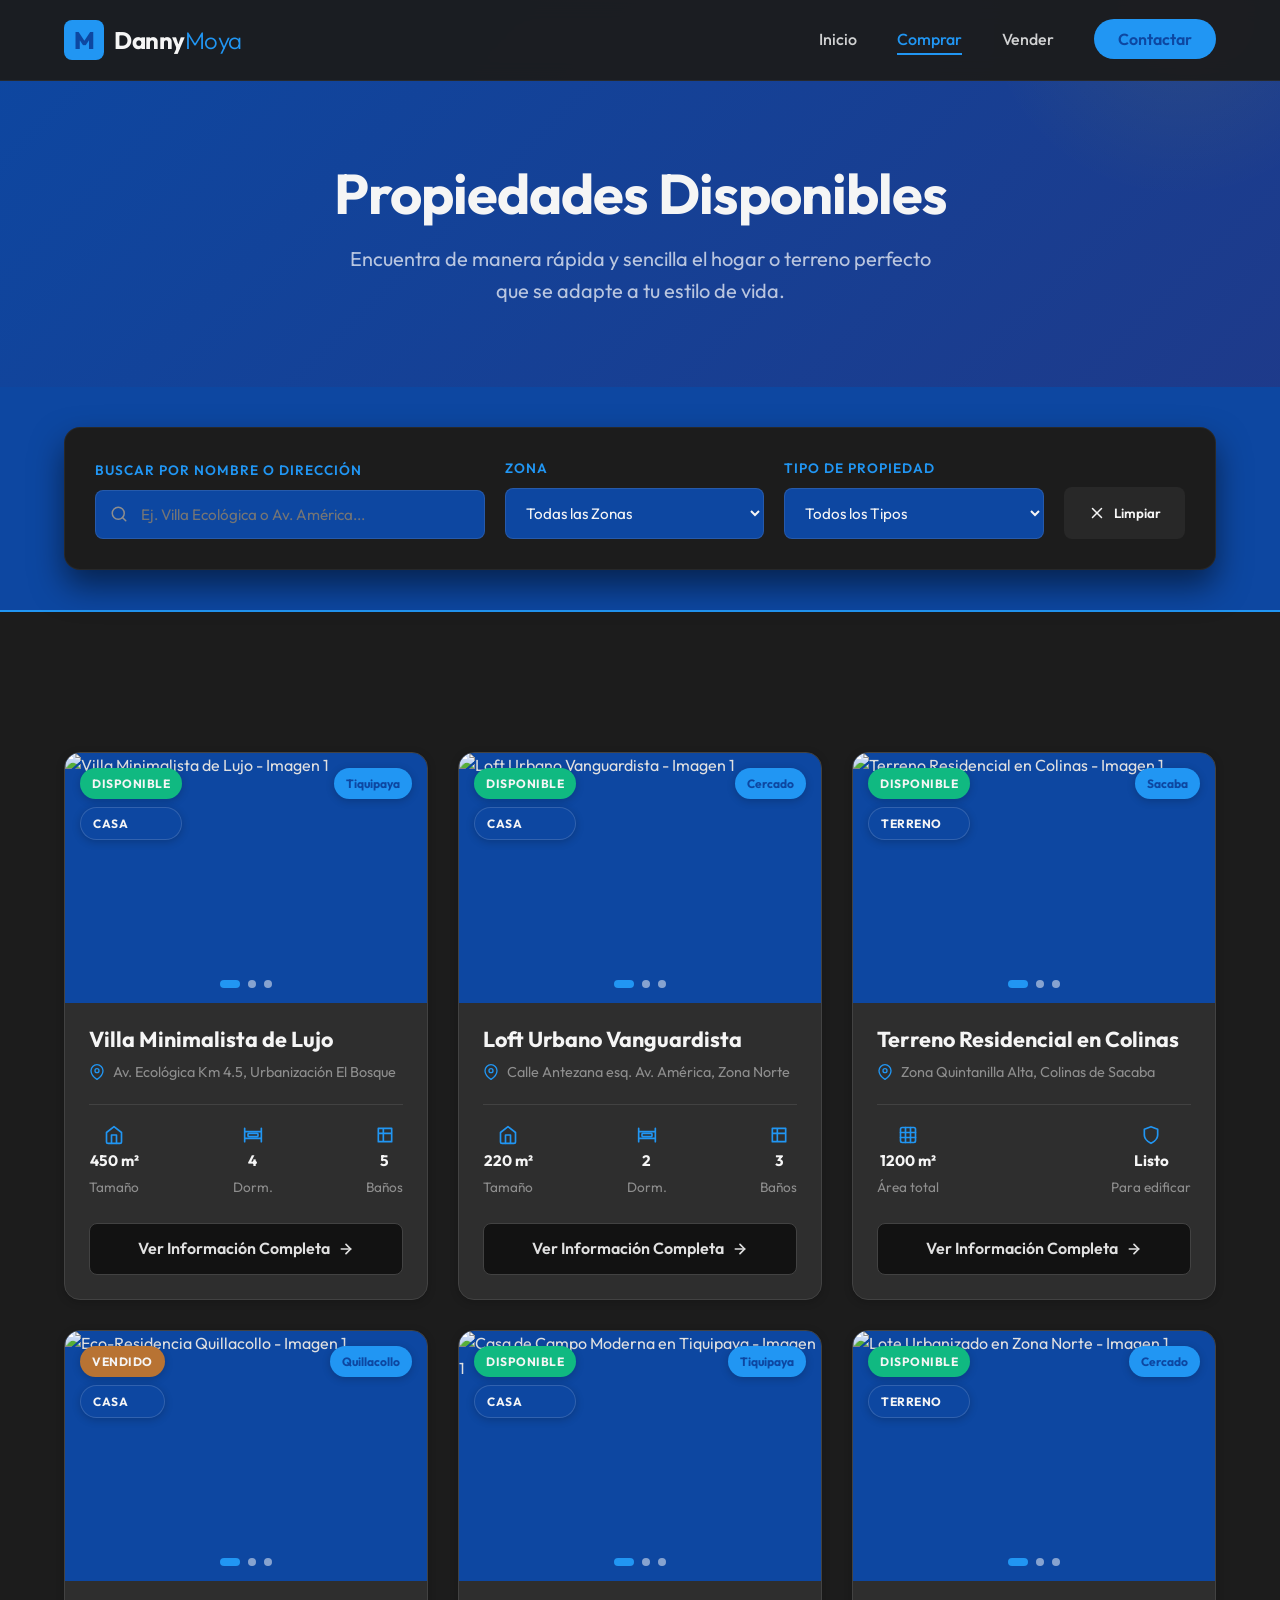
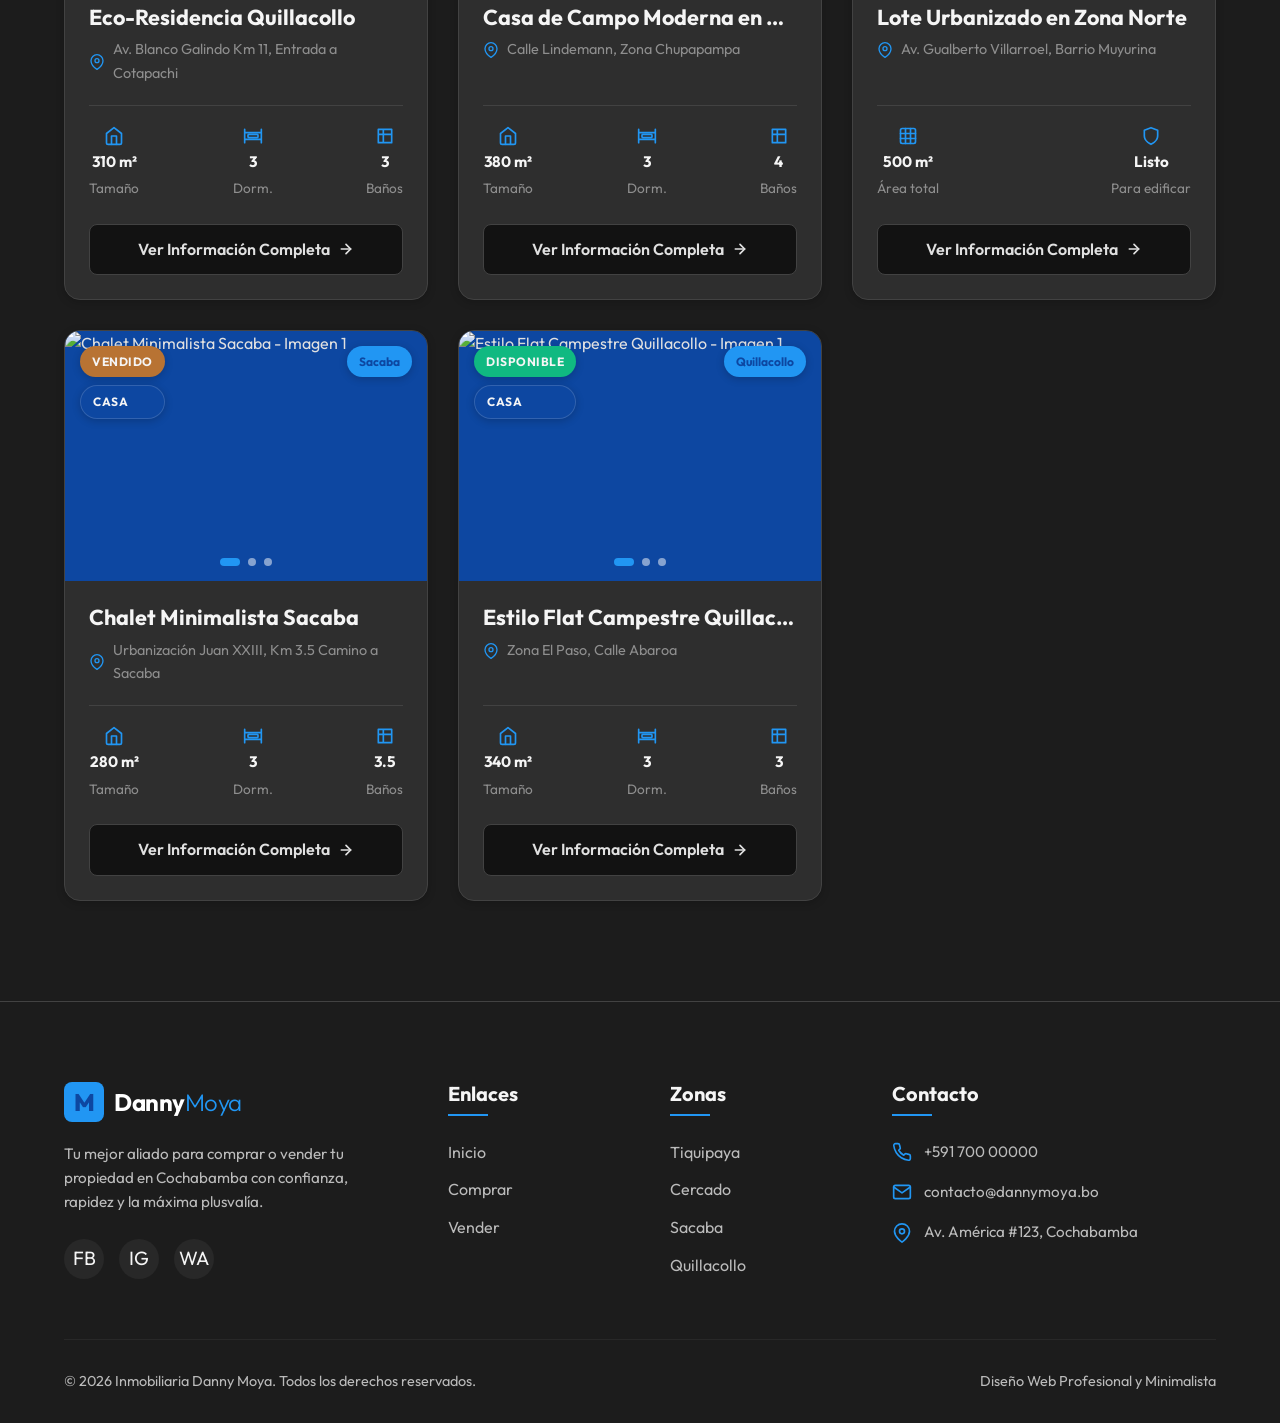
==== commit 0fabbc6e: "texto y fondo cambio de color en el texto en vender.html y en el fondo del buscador en comprar.html" ====
--- a/comprar.html
+++ b/comprar.html
@@ -1,18 +1,22 @@
 <!DOCTYPE html>
 <html lang="es">
+
 <head>
   <meta charset="UTF-8">
   <meta name="viewport" content="width=device-width, initial-scale=1.0">
   <title>Comprar Propiedades | Inmobiliaria Danny Moya</title>
-  
+
   <!-- Metadatos SEO -->
-  <meta name="description" content="Explora nuestro catálogo premium de casas y terrenos en venta en Tiquipaya, Cercado, Sacaba y Quillacollo. Filtra según tus necesidades y agenda una visita con Danny Moya.">
-  <meta name="keywords" content="comprar casa cochabamba, terrenos en venta cochabamba, inmobiliaria danny moya, casas minimalistas, tiquipaya, cercado, sacaba, quillacollo">
+  <meta name="description"
+    content="Explora nuestro catálogo premium de casas y terrenos en venta en Tiquipaya, Cercado, Sacaba y Quillacollo. Filtra según tus necesidades y agenda una visita con Danny Moya.">
+  <meta name="keywords"
+    content="comprar casa cochabamba, terrenos en venta cochabamba, inmobiliaria danny moya, casas minimalistas, tiquipaya, cercado, sacaba, quillacollo">
   <meta name="author" content="Danny Moya Inmobiliaria">
-  
+
   <!-- CSS Stylesheets -->
   <link rel="stylesheet" href="css/style.css">
 </head>
+
 <body>
 
   <!-- Cabecera de Navegación -->
@@ -22,14 +26,14 @@
         <div class="logo-icon">M</div>
         <div class="logo-text">Danny<span>Moya</span></div>
       </a>
-      
+
       <ul class="nav-menu" id="nav-links-list">
         <li><a href="index.html" class="nav-link" id="nav-home">Inicio</a></li>
         <li><a href="comprar.html" class="nav-link active" id="nav-buy">Comprar</a></li>
         <li><a href="vender.html" class="nav-link" id="nav-sell">Vender</a></li>
         <li><a href="vender.html#contact-section" class="nav-btn" id="nav-contact">Contactar</a></li>
       </ul>
-      
+
       <div class="menu-toggle" id="mobile-burger-menu">
         <span></span>
         <span></span>
@@ -54,14 +58,15 @@
         <div class="filter-group search-group">
           <label for="search-txt">Buscar por nombre o dirección</label>
           <div class="filter-input-wrapper">
-            <svg viewBox="0 0 24 24" stroke="currentColor" stroke-width="2" fill="none" stroke-linecap="round" stroke-linejoin="round">
+            <svg viewBox="0 0 24 24" stroke="currentColor" stroke-width="2" fill="none" stroke-linecap="round"
+              stroke-linejoin="round">
               <circle cx="11" cy="11" r="8"></circle>
               <line x1="21" y1="21" x2="16.65" y2="16.65"></line>
             </svg>
             <input type="text" id="search-txt" placeholder="Ej. Villa Ecológica o Av. América..." autocomplete="off">
           </div>
         </div>
-        
+
         <!-- Filtro por Zona -->
         <div class="filter-group">
           <label for="filter-zona">Zona</label>
@@ -73,7 +78,7 @@
             <option value="Quillacollo">Quillacollo</option>
           </select>
         </div>
-        
+
         <!-- Filtro por Tipo -->
         <div class="filter-group">
           <label for="filter-tipo">Tipo de Propiedad</label>
@@ -83,10 +88,11 @@
             <option value="Terreno">Terreno</option>
           </select>
         </div>
-        
+
         <!-- Botón Limpiar -->
         <button class="filter-btn-clear" id="btn-clear">
-          <svg viewBox="0 0 24 24" width="18" height="18" stroke="currentColor" stroke-width="2" fill="none" stroke-linecap="round" stroke-linejoin="round">
+          <svg viewBox="0 0 24 24" width="18" height="18" stroke="currentColor" stroke-width="2" fill="none"
+            stroke-linecap="round" stroke-linejoin="round">
             <line x1="18" y1="6" x2="6" y2="18"></line>
             <line x1="6" y1="6" x2="18" y2="18"></line>
           </svg>
@@ -114,14 +120,15 @@
           <div class="logo-icon">M</div>
           <div class="logo-text" style="color: white;">Danny<span>Moya</span></div>
         </a>
-        <p class="footer-desc">Tu mejor aliado para comprar o vender tu propiedad en Cochabamba con confianza, rapidez y la máxima plusvalía.</p>
+        <p class="footer-desc">Tu mejor aliado para comprar o vender tu propiedad en Cochabamba con confianza, rapidez y
+          la máxima plusvalía.</p>
         <div class="social-links">
           <a href="#" class="social-btn" id="social-fb">FB</a>
           <a href="#" class="social-btn" id="social-ig">IG</a>
           <a href="#" class="social-btn" id="social-wa">WA</a>
         </div>
       </div>
-      
+
       <div class="footer-col">
         <h3>Enlaces</h3>
         <ul class="footer-links">
@@ -130,7 +137,7 @@
           <li><a href="vender.html" id="foot-sell">Vender</a></li>
         </ul>
       </div>
-      
+
       <div class="footer-col">
         <h3>Zonas</h3>
         <ul class="footer-links">
@@ -140,25 +147,30 @@
           <li><a href="comprar.html?zona=Quillacollo" id="foot-zone-qui">Quillacollo</a></li>
         </ul>
       </div>
-      
+
       <div class="footer-col">
         <h3>Contacto</h3>
         <div class="footer-contact">
           <div class="footer-contact-item">
-            <svg viewBox="0 0 24 24" stroke="currentColor" stroke-width="2" fill="none" stroke-linecap="round" stroke-linejoin="round">
-              <path d="M22 16.92v3a2 2 0 0 1-2.18 2 19.79 19.79 0 0 1-8.63-3.07 19.5 19.5 0 0 1-6-6 19.79 19.79 0 0 1-3.07-8.67A2 2 0 0 1 4.11 2h3a2 2 0 0 1 2 1.72 12.84 12.84 0 0 0 .7 2.81 2 2 0 0 1-.45 2.11L8.09 9.91a16 16 0 0 0 6 6l1.27-1.27a2 2 0 0 1 2.11-.45 12.84 12.84 0 0 0 2.81.7A2 2 0 0 1 22 16.92z"></path>
+            <svg viewBox="0 0 24 24" stroke="currentColor" stroke-width="2" fill="none" stroke-linecap="round"
+              stroke-linejoin="round">
+              <path
+                d="M22 16.92v3a2 2 0 0 1-2.18 2 19.79 19.79 0 0 1-8.63-3.07 19.5 19.5 0 0 1-6-6 19.79 19.79 0 0 1-3.07-8.67A2 2 0 0 1 4.11 2h3a2 2 0 0 1 2 1.72 12.84 12.84 0 0 0 .7 2.81 2 2 0 0 1-.45 2.11L8.09 9.91a16 16 0 0 0 6 6l1.27-1.27a2 2 0 0 1 2.11-.45 12.84 12.84 0 0 0 2.81.7A2 2 0 0 1 22 16.92z">
+              </path>
             </svg>
             <span>+591 700 00000</span>
           </div>
           <div class="footer-contact-item">
-            <svg viewBox="0 0 24 24" stroke="currentColor" stroke-width="2" fill="none" stroke-linecap="round" stroke-linejoin="round">
+            <svg viewBox="0 0 24 24" stroke="currentColor" stroke-width="2" fill="none" stroke-linecap="round"
+              stroke-linejoin="round">
               <path d="M4 4h16c1.1 0 2 .9 2 2v12c0 1.1-.9 2-2 2H4c-1.1 0-2-.9-2-2V6c0-1.1.9-2 2-2z"></path>
               <polyline points="22,6 12,13 2,6"></polyline>
             </svg>
             <span>contacto@dannymoya.bo</span>
           </div>
           <div class="footer-contact-item">
-            <svg viewBox="0 0 24 24" stroke="currentColor" stroke-width="2" fill="none" stroke-linecap="round" stroke-linejoin="round">
+            <svg viewBox="0 0 24 24" stroke="currentColor" stroke-width="2" fill="none" stroke-linecap="round"
+              stroke-linejoin="round">
               <path d="M21 10c0 7-9 13-9 13s-9-6-9-13a9 9 0 0 1 18 0z"></path>
               <circle cx="12" cy="10" r="3"></circle>
             </svg>
@@ -167,7 +179,7 @@
         </div>
       </div>
     </div>
-    
+
     <div class="footer-bottom">
       <p>&copy; 2026 Inmobiliaria Danny Moya. Todos los derechos reservados.</p>
       <p>Diseño Web Profesional y Minimalista</p>
@@ -178,4 +190,5 @@
   <script src="js/data.js"></script>
   <script src="js/main.js"></script>
 </body>
-</html>
+
+</html>
--- a/css/style.css
+++ b/css/style.css
@@ -430,7 +430,7 @@
   bottom: 0;
   left: 0;
   width: 100%;
-  height: 60px;
+  height: 20px;
   background: linear-gradient(to top, var(--bg-light), transparent);
 }
 
@@ -575,7 +575,7 @@
 }
 
 .section-title p {
-  color: var(--text-muted);
+  color: var(--text-light);
   font-size: 1.1rem;
   max-width: 600px;
   margin: 0 auto;
@@ -962,7 +962,7 @@
 }
 
 .filter-bar {
-  background-color: var(--primary-light);
+  background-color: var(--bg-dark);
   padding: 30px;
   border-radius: var(--radius-md);
   box-shadow: var(--shadow-lg);
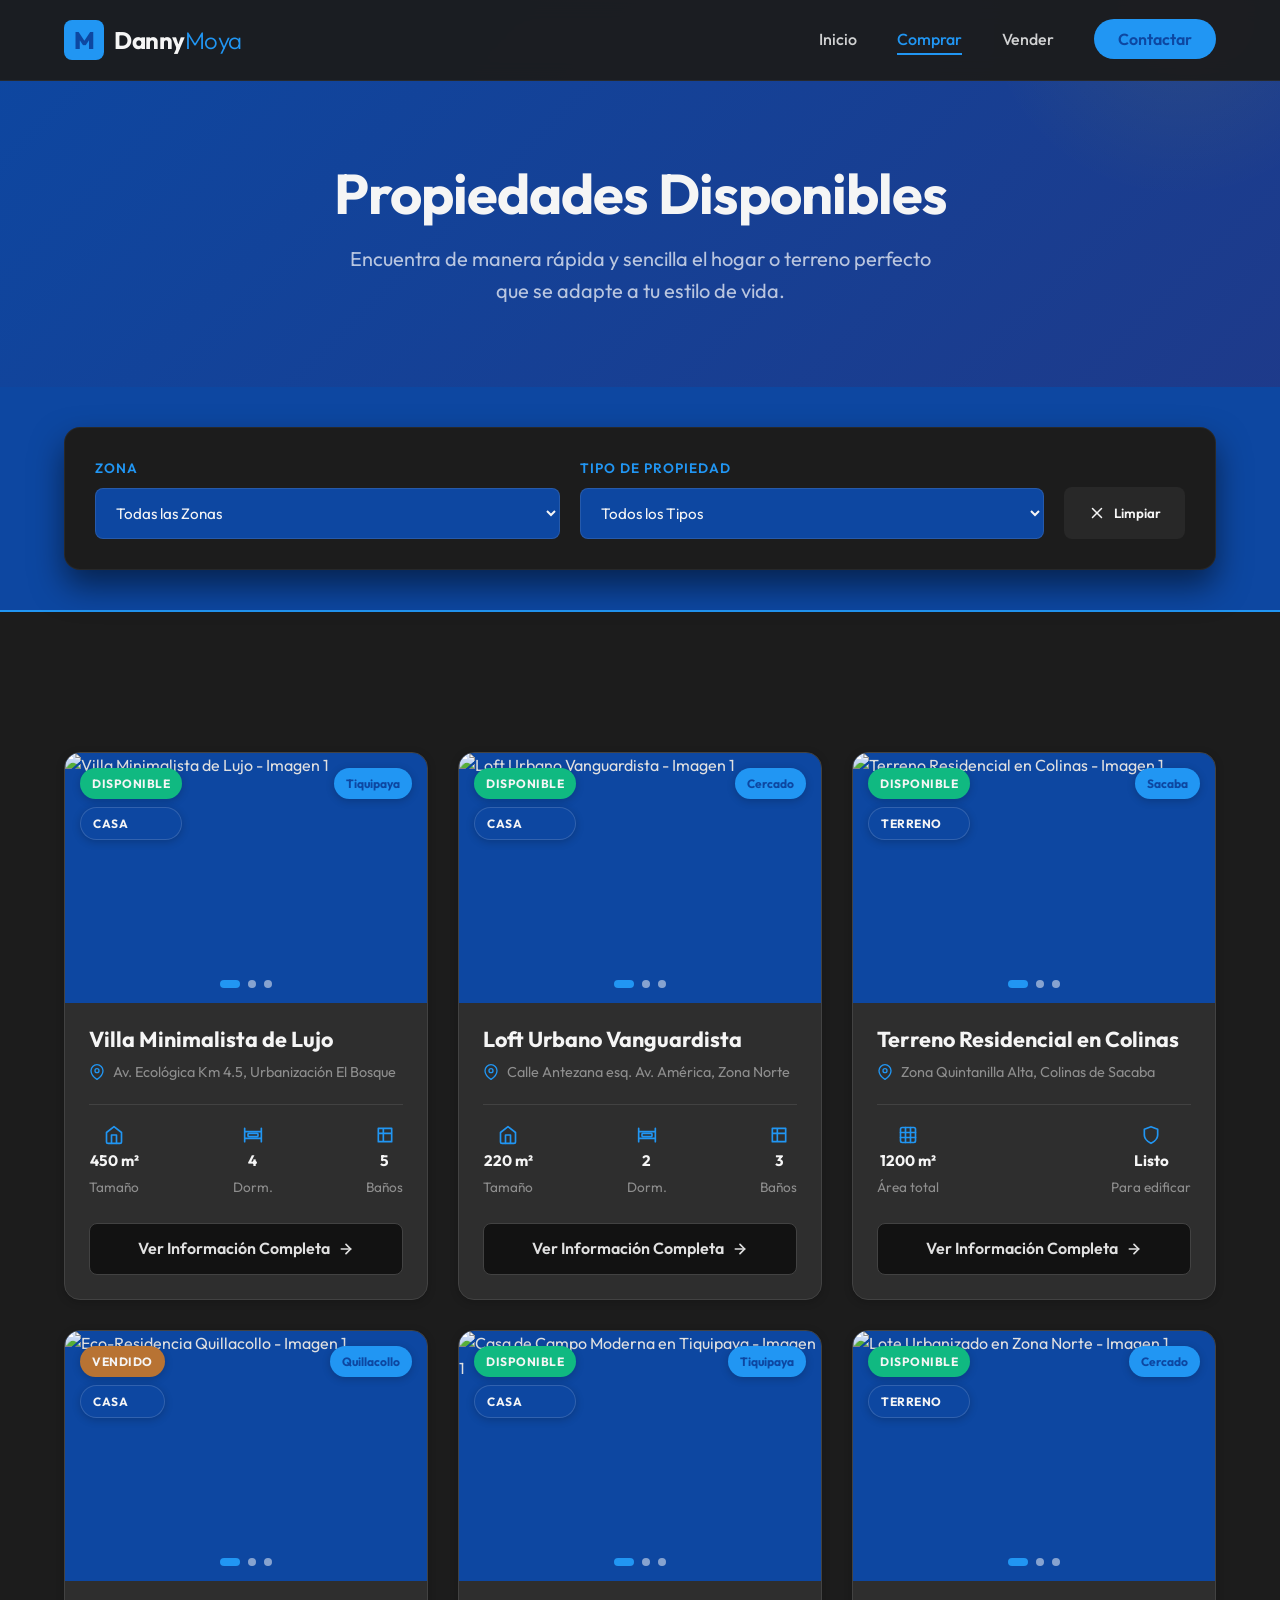
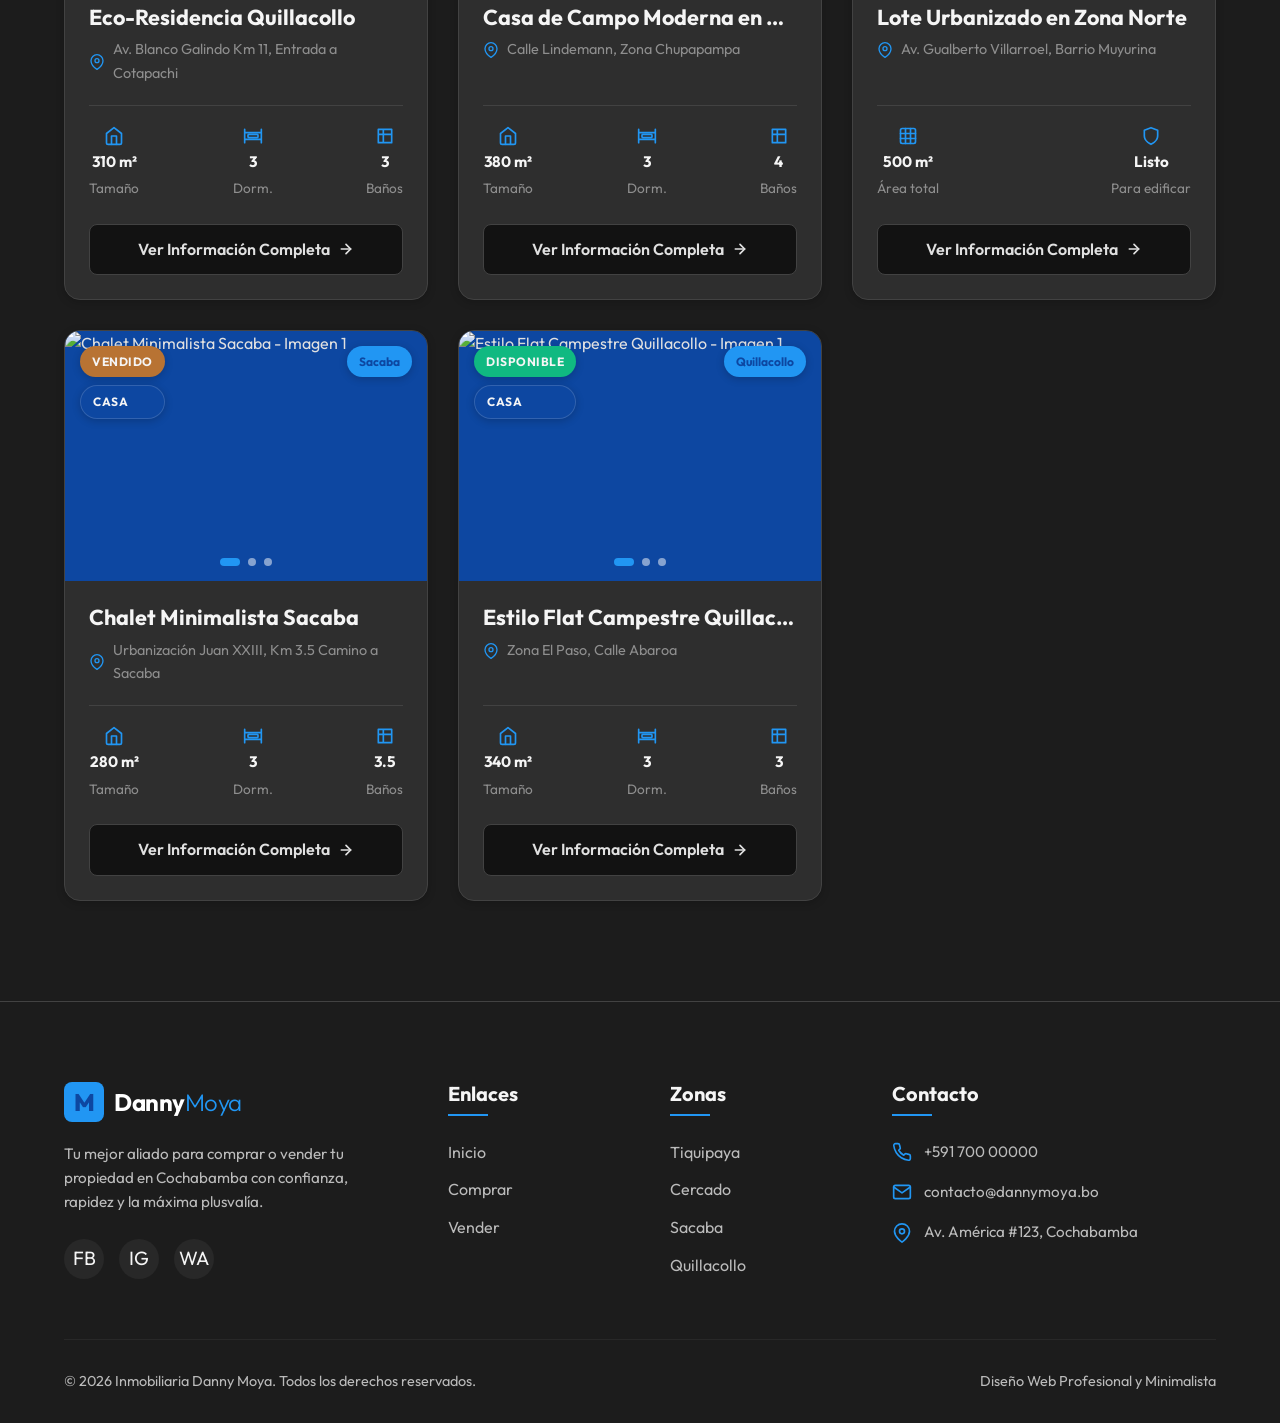
==== commit c3b2b76e: "cambio en texto y busqueda cambio en busqueda de direccion a comentado y cambio de color en el texto" ====
--- a/comprar.html
+++ b/comprar.html
@@ -54,7 +54,7 @@
   <section class="filters-section" id="search-filters-bar">
     <div class="container" style="padding: 0;">
       <div class="filter-bar animate-fade-in-up">
-        <!-- Buscador por Texto -->
+        <!-- Buscador por Texto 
         <div class="filter-group search-group">
           <label for="search-txt">Buscar por nombre o dirección</label>
           <div class="filter-input-wrapper">
@@ -65,7 +65,7 @@
             </svg>
             <input type="text" id="search-txt" placeholder="Ej. Villa Ecológica o Av. América..." autocomplete="off">
           </div>
-        </div>
+        </div>-->
 
         <!-- Filtro por Zona -->
         <div class="filter-group">
--- a/css/style.css
+++ b/css/style.css
@@ -1208,6 +1208,11 @@
   gap: 24px;
   margin-top: 30px;
 }
+
+.form-group>select {
+  color: var(--text-light);
+}
+
 
 .form-group-full {
   grid-column: span 2;
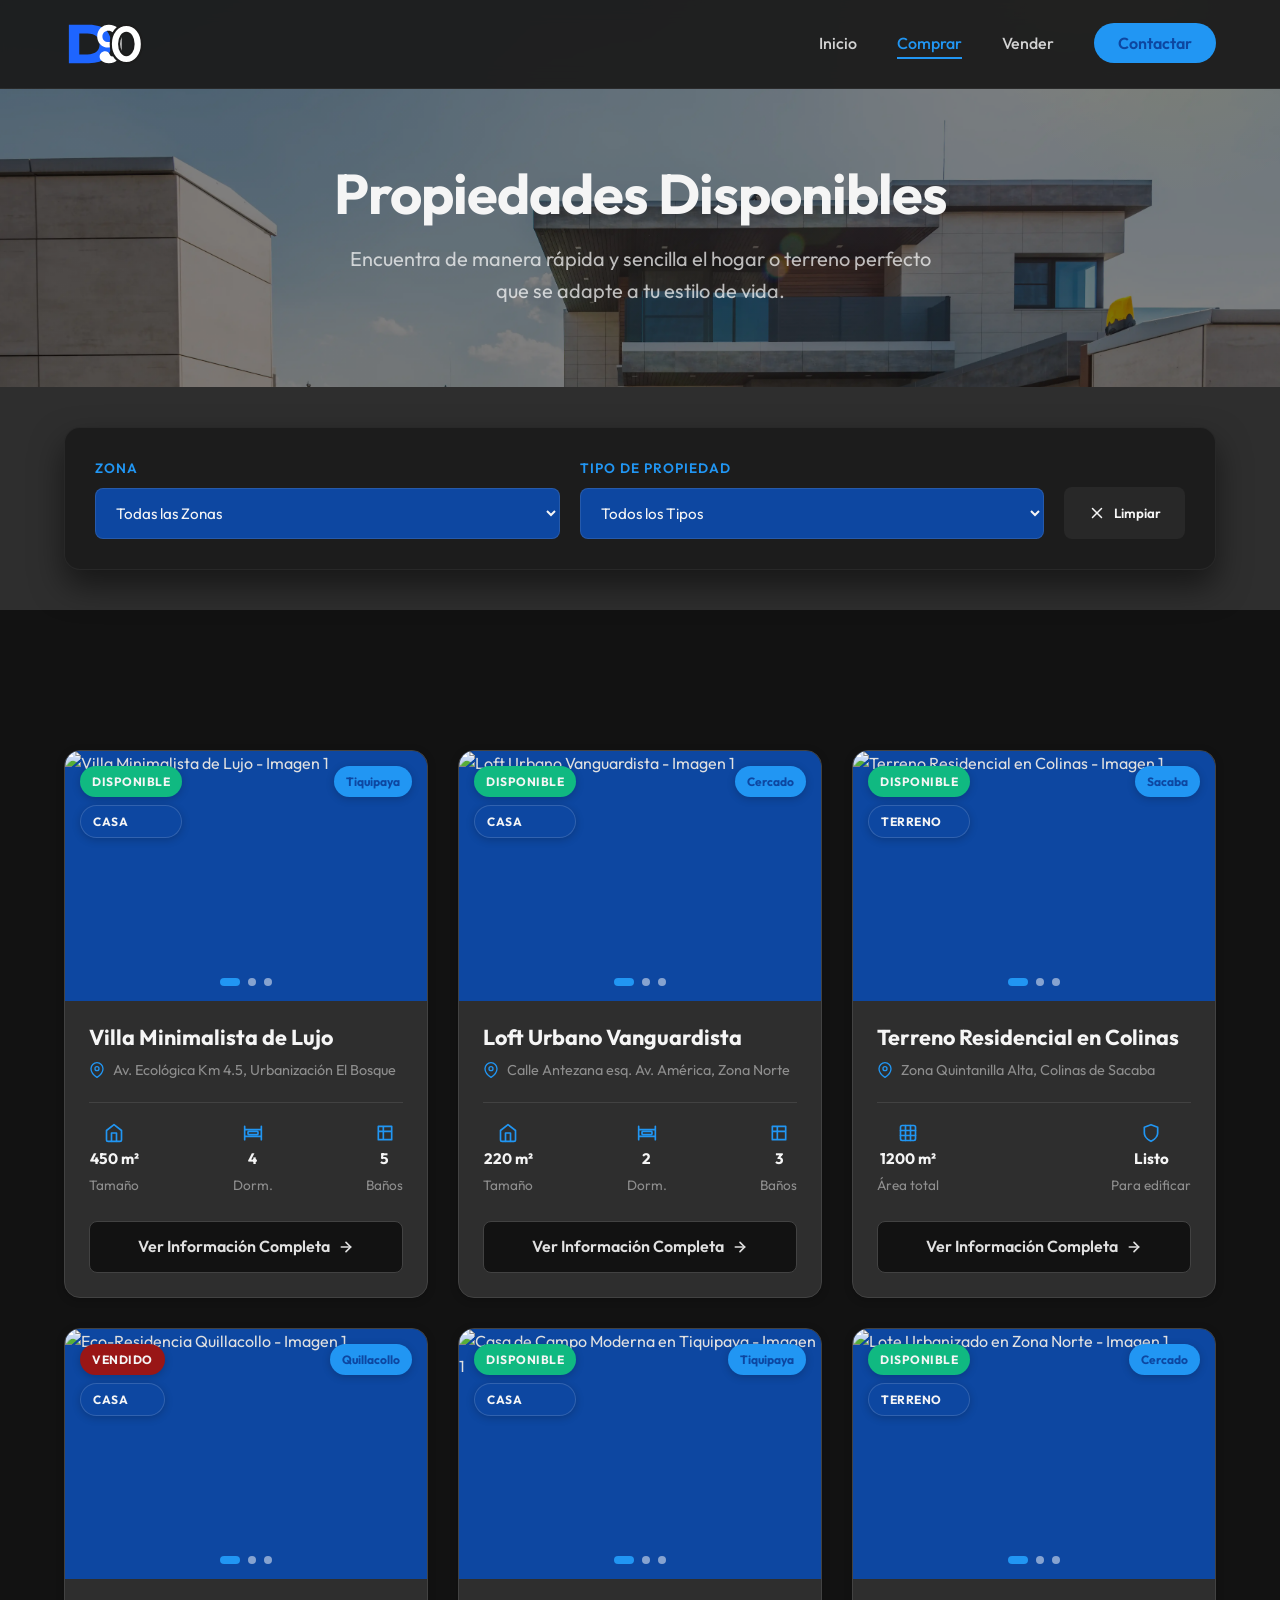
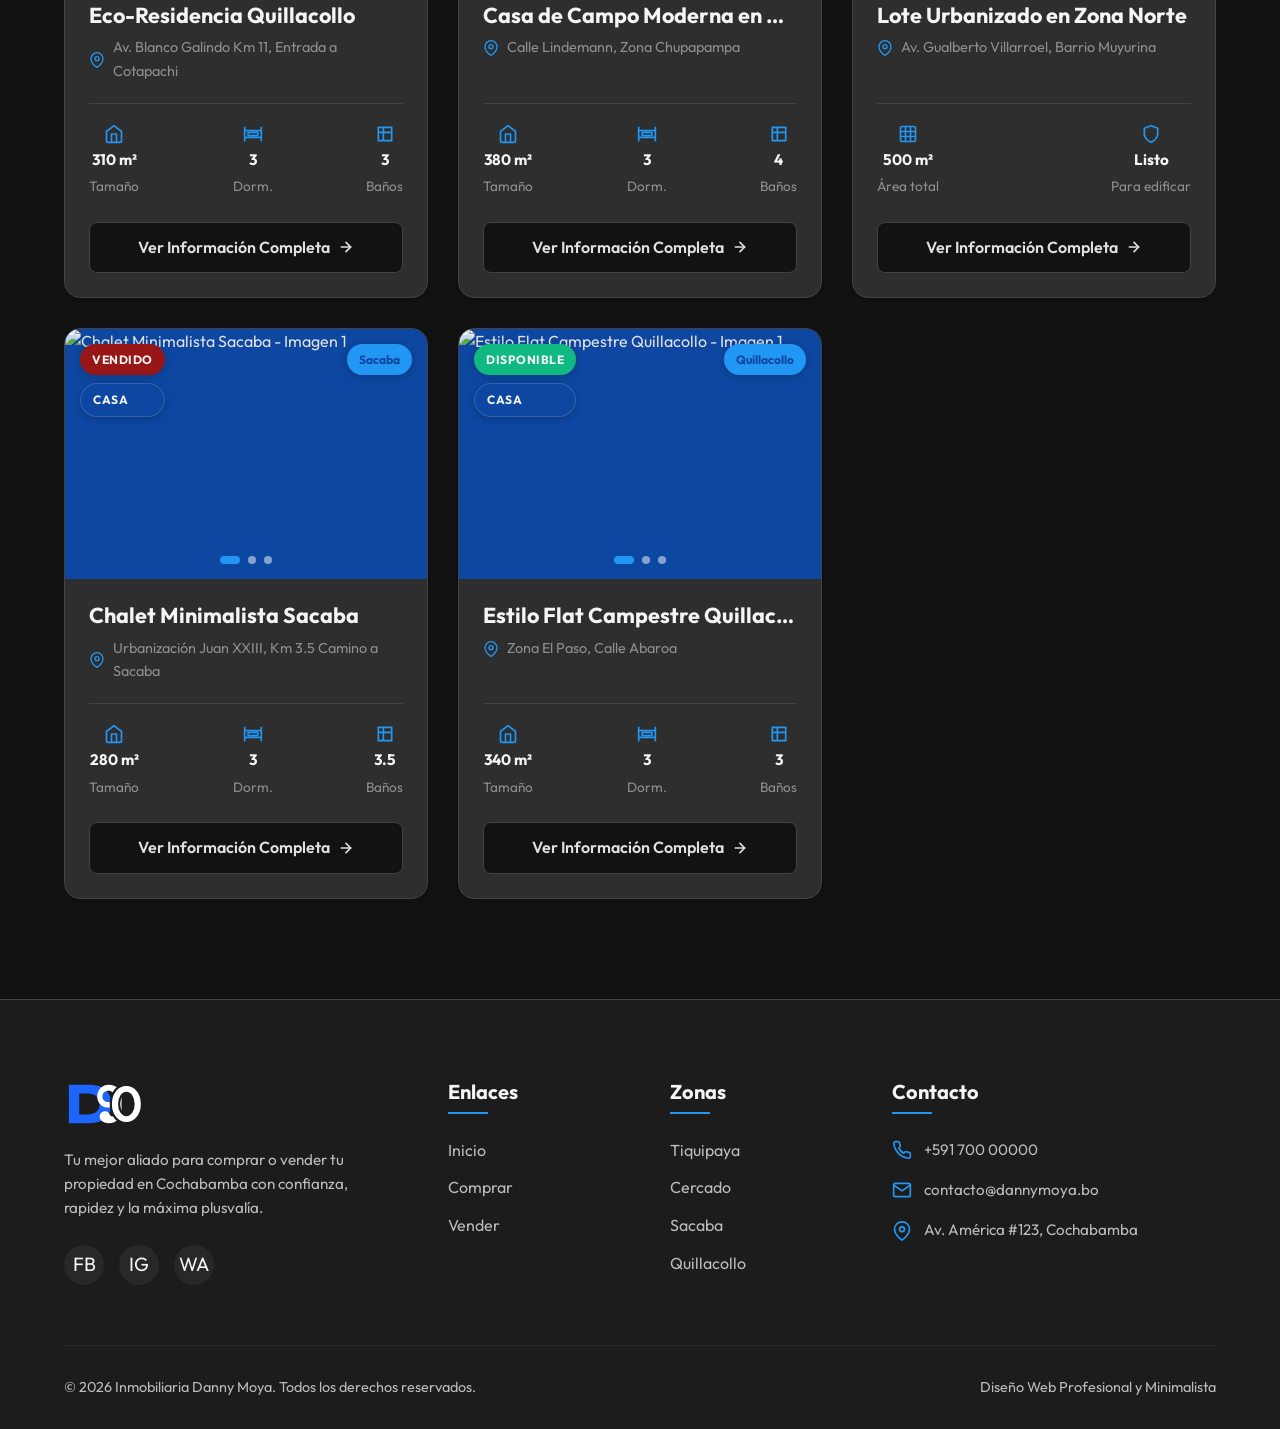
==== commit 596f675f: "logo cambio del logo en la pagina" ====
--- a/comprar.html
+++ b/comprar.html
@@ -23,8 +23,7 @@
   <header>
     <div class="nav-container">
       <a href="index.html" class="logo" id="header-logo">
-        <div class="logo-icon">M</div>
-        <div class="logo-text">Danny<span>Moya</span></div>
+        <img src="img/logo.svg" alt="Grupo D90 Inmobiliaria" class="logo-img">
       </a>
 
       <ul class="nav-menu" id="nav-links-list">
@@ -117,8 +116,7 @@
     <div class="footer-grid">
       <div class="footer-col">
         <a href="index.html" class="logo" style="margin-bottom: 20px;">
-          <div class="logo-icon">M</div>
-          <div class="logo-text" style="color: white;">Danny<span>Moya</span></div>
+          <img src="img/logo.svg" alt="Grupo D90 Inmobiliaria" class="logo-img">
         </a>
         <p class="footer-desc">Tu mejor aliado para comprar o vender tu propiedad en Cochabamba con confianza, rapidez y
           la máxima plusvalía.</p>
--- a/css/style.css
+++ b/css/style.css
@@ -23,6 +23,7 @@
   /* Oro Brillante */
   --accent-alt: #B87333;
   /* Cobre Dorado */
+  --target-vendido: #991616;
 
   /* Text & Information (Soft whites and light grays from the image) */
   --text-dark: #E0E0E0;
@@ -160,6 +161,19 @@
   display: flex;
   align-items: center;
   gap: 10px;
+  text-decoration: none;
+}
+
+.logo-img {
+  height: 48px;
+  width: auto;
+  display: block;
+  object-fit: contain;
+  transition: var(--transition-fast);
+}
+
+.logo:hover .logo-img {
+  transform: scale(1.05);
 }
 
 .logo-icon {
@@ -366,13 +380,19 @@
 
 /* Page Hero Section */
 .hero-page {
-  background-color: var(--primary);
+  /*background-color: var(--bg-card);*/
   color: var(--text-light);
   padding: 160px 0 100px;
   text-align: center;
   position: relative;
-  background-image: linear-gradient(135deg, var(--primary) 0%, var(--primary-light) 100%);
+  /*background-image: linear-gradient(135deg, var(--primary) 0%, var(--primary-light) 100%);*/
   overflow: hidden;
+  background-image:
+    linear-gradient(rgba(0, 0, 0, 0.5), rgba(0, 0, 0, 0.5)),
+    url('../img/casa.webp');
+  background-size: cover;
+  background-position: center;
+  background-attachment: fixed;
 }
 
 .hero-page::before {
@@ -409,8 +429,15 @@
   justify-content: space-between;
   gap: 80px;
   padding: 180px 0 100px;
-  background-color: var(--primary-dark);
-  background-image: linear-gradient(135deg, var(--primary-dark) 0%, var(--primary-light) 100%);
+  /*background-color: var(--primary-dark);*/
+  /*background-image: linear-gradient(135deg, var(--primary-dark) 0%, var(--primary-light) 100%);*/
+  background-image:
+    linear-gradient(rgba(0, 0, 0, 0.5), rgba(0, 0, 0, 0.5)),
+    url('../img/casa.webp');
+  background-size: cover;
+  background-position: center;
+  background-attachment: fixed;
+
   color: var(--text-light);
   position: relative;
   overflow: hidden;
@@ -655,7 +682,7 @@
 
 /* Catálogo General */
 .catalog-section {
-  background-color: var(--bg-dark);
+  background-color: var(--bg-light);
   padding: 100px 0;
 }
 
@@ -810,7 +837,7 @@
 }
 
 .tag-status.sold {
-  background-color: var(--accent-alt);
+  background-color: var(--target-vendido);
   /* Cobre Dorado */
 }
 
@@ -953,12 +980,12 @@
 
 /* Filtros y Buscador */
 .filters-section {
-  background-color: var(--primary);
+  background-color: var(--bg-card);
   padding: 40px 0;
   margin-top: -20px;
   position: relative;
   z-index: 10;
-  border-bottom: 2px solid var(--secondary);
+  /*border-bottom: 2px solid var(--secondary);*/
 }
 
 .filter-bar {
@@ -1847,4 +1874,211 @@
   .detail-carousel-container {
     height: 250px;
   }
+}
+
+/* ==========================================================================
+   Nuevas Secciones: Contador de Resultados y Testimonios
+   ========================================================================== */
+
+/* Stats Section Styles */
+.stats-section {
+  background-color: var(--bg-dark);
+  border-bottom: 1px solid var(--border-color);
+  padding: 60px 0;
+  position: relative;
+}
+
+.stats-container {
+  padding: 0;
+}
+
+.stats-grid {
+  display: grid;
+  grid-template-columns: repeat(3, 1fr);
+  gap: 30px;
+  text-align: center;
+  align-items: center;
+}
+
+.stat-item {
+  display: flex;
+  flex-direction: column;
+  align-items: center;
+  justify-content: center;
+  padding: 20px;
+}
+
+.stat-number-wrapper {
+  display: flex;
+  align-items: center;
+  justify-content: center;
+  font-size: 3.5rem;
+  font-weight: 800;
+  line-height: 1;
+  color: var(--accent);
+  /* Oro brillante */
+  margin-bottom: 10px;
+  font-family: 'Outfit', sans-serif;
+  text-shadow: 0 0 15px rgba(255, 215, 0, 0.15);
+}
+
+.stat-prefix {
+  margin-right: 2px;
+}
+
+.stat-label {
+  font-size: 1rem;
+  color: var(--text-muted);
+  font-weight: 500;
+  text-transform: uppercase;
+  letter-spacing: 1px;
+}
+
+/* Testimonials Section Styles */
+.testimonials-section {
+  padding: 80px 0;
+  background-color: var(--bg-dark);
+  border-top: 1px solid var(--border-color);
+}
+
+.testimonials-grid {
+  display: grid;
+  grid-template-columns: repeat(2, 1fr);
+  gap: 30px;
+  margin-top: 50px;
+}
+
+.testimonial-card {
+  background-color: var(--bg-card);
+  border: 1px solid var(--border-color);
+  border-radius: var(--radius-md);
+  padding: 30px;
+  display: flex;
+  flex-direction: row;
+  gap: 24px;
+  align-items: flex-start;
+  transition: var(--transition-smooth);
+  box-shadow: var(--shadow-sm);
+}
+
+.testimonial-card:hover {
+  transform: translateY(-5px);
+  border-color: var(--secondary);
+  box-shadow: var(--shadow-md);
+}
+
+.testimonial-avatar {
+  flex-shrink: 0;
+  width: 80px;
+  height: 80px;
+  border-radius: 50%;
+  overflow: hidden;
+  border: 3px solid var(--border-color);
+  transition: var(--transition-fast);
+}
+
+.testimonial-card:hover .testimonial-avatar {
+  border-color: var(--secondary);
+}
+
+.testimonial-avatar img {
+  width: 100%;
+  height: 100%;
+  object-fit: cover;
+}
+
+.testimonial-content {
+  flex-grow: 1;
+}
+
+.testimonial-header {
+  display: flex;
+  justify-content: space-between;
+  align-items: center;
+  margin-bottom: 12px;
+  flex-wrap: wrap;
+  gap: 10px;
+}
+
+.testimonial-name {
+  font-size: 1.2rem;
+  font-weight: 600;
+  color: var(--text-light);
+}
+
+.testimonial-rating {
+  display: flex;
+  gap: 3px;
+}
+
+.star-icon {
+  width: 18px;
+  height: 18px;
+  fill: var(--accent);
+  /* Dorado/amarillo */
+}
+
+.testimonial-text {
+  font-size: 0.95rem;
+  color: var(--text-dark);
+  line-height: 1.6;
+  font-style: italic;
+}
+
+/* Responsividad para nuevas secciones */
+@media (max-width: 992px) {
+  .testimonials-grid {
+    grid-template-columns: 1fr;
+  }
+}
+
+@media (max-width: 768px) {
+  .stats-grid {
+    grid-template-columns: 1fr;
+    gap: 20px;
+  }
+
+  .stat-number-wrapper {
+    font-size: 3rem;
+  }
+}
+
+@media (max-width: 576px) {
+  .testimonial-card {
+    flex-direction: column;
+    align-items: center;
+    text-align: center;
+    padding: 24px;
+  }
+
+  .testimonial-header {
+    flex-direction: column;
+    align-items: center;
+    gap: 5px;
+  }
+}
+
+/* animacion de scroll */
+@keyframes show {
+  from {
+    opacity: 0;
+    scale: 25%;
+  }
+
+  to {
+    opacity: 1;
+    scale: 100%;
+  }
+}
+
+.animate-show-scroll {
+  view-timeline-name: --animate-show-scroll;
+  view-timeline-axis: block;
+
+  animation-timeline: --animate-show-scroll;
+  animation-name: show;
+  animation-fill-mode: both;
+
+  animation-range: entry 25% cover 25%;
+
 }
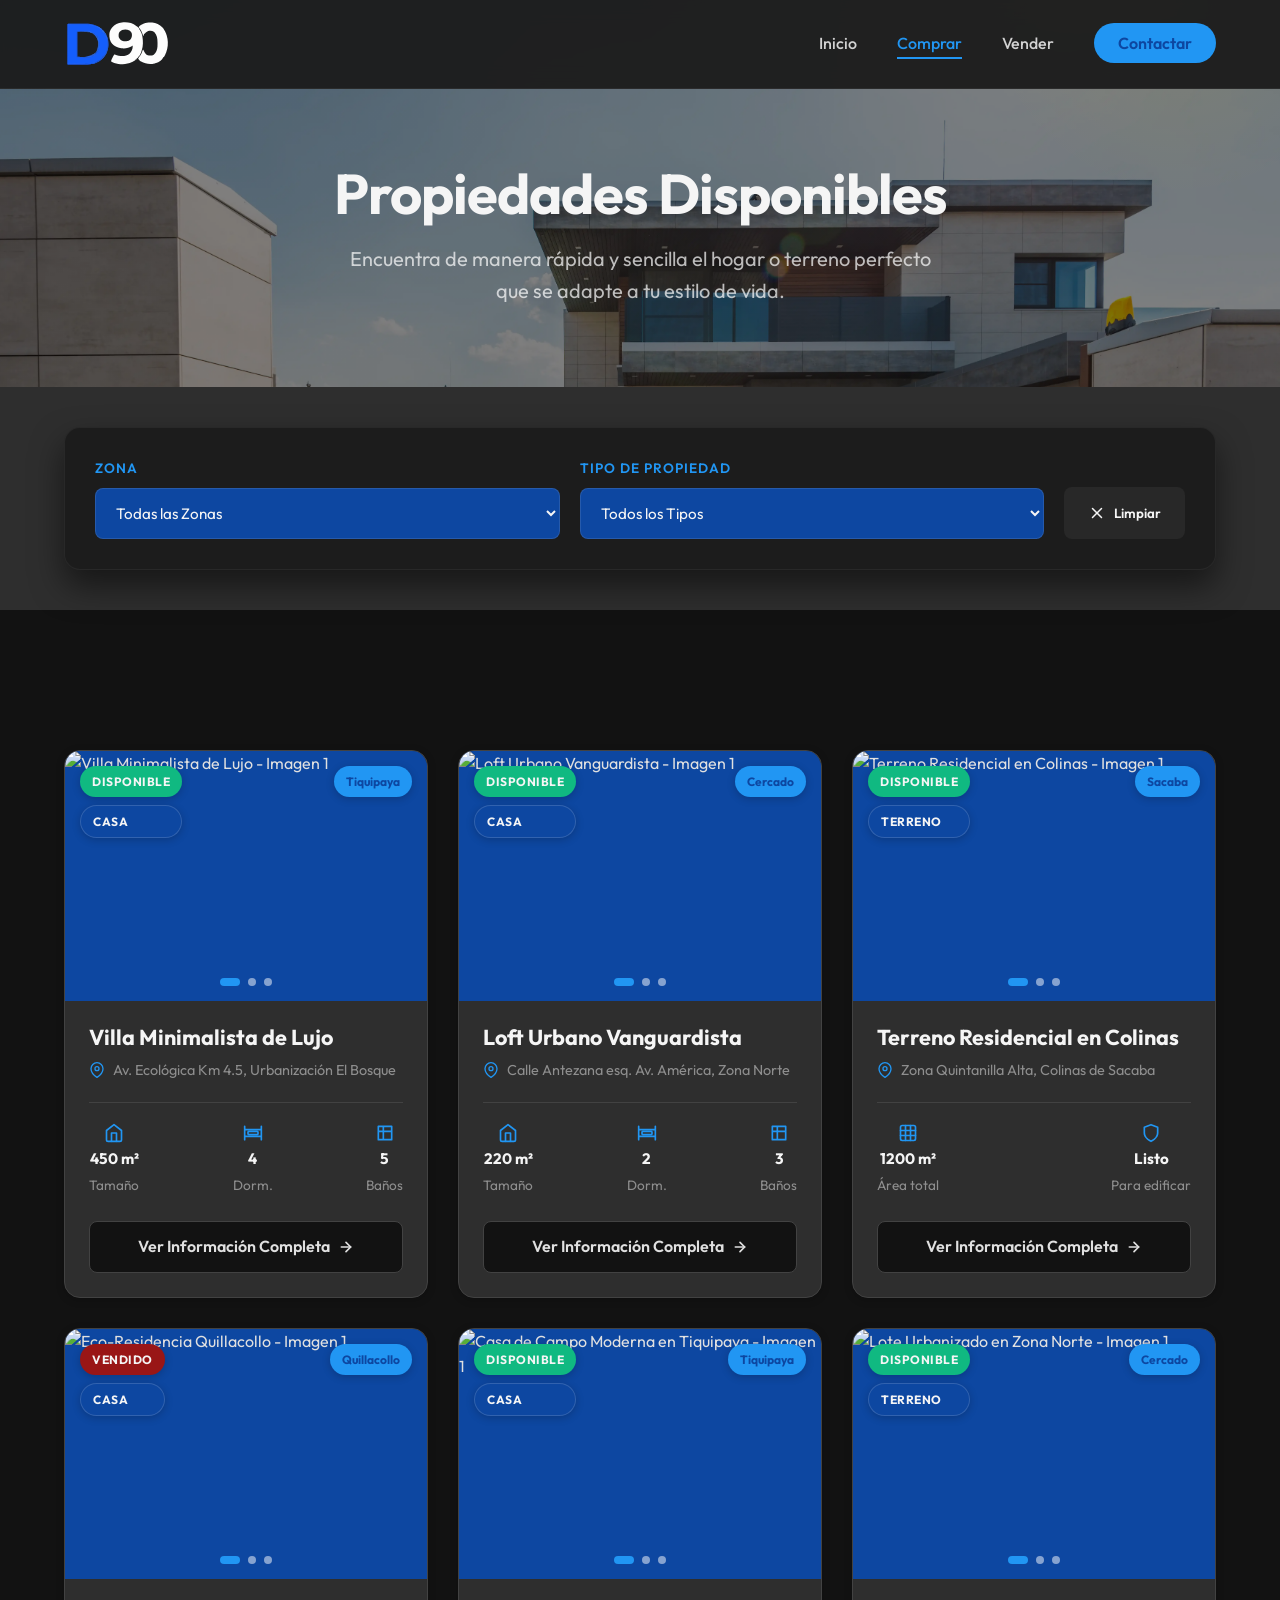
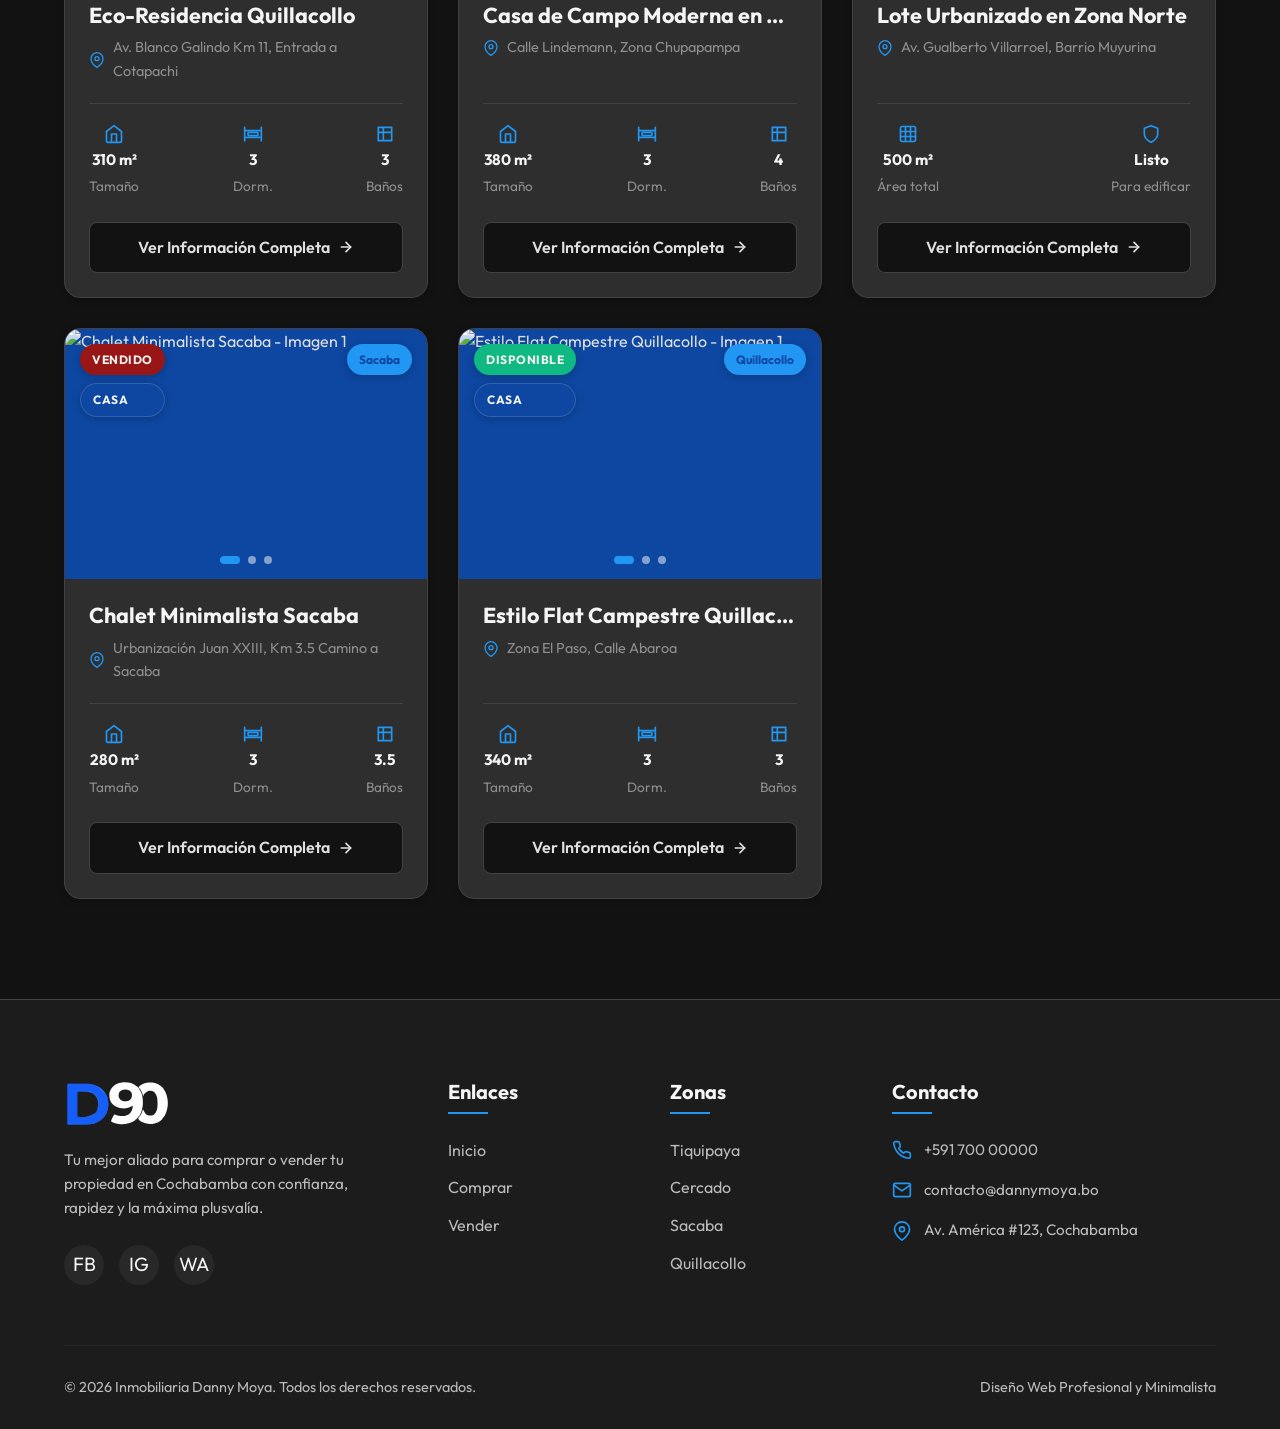
==== commit 342be404: "carrusel de imagenes y logo agregado del carrusel de imagenes en vender.html y actualizacion del log" ====
--- a/comprar.html
+++ b/comprar.html
@@ -23,7 +23,7 @@
   <header>
     <div class="nav-container">
       <a href="index.html" class="logo" id="header-logo">
-        <img src="img/logo.svg" alt="Grupo D90 Inmobiliaria" class="logo-img">
+        <img src="img/logoD90.svg" alt="Grupo D90 Inmobiliaria" class="logo-img">
       </a>
 
       <ul class="nav-menu" id="nav-links-list">
@@ -116,7 +116,7 @@
     <div class="footer-grid">
       <div class="footer-col">
         <a href="index.html" class="logo" style="margin-bottom: 20px;">
-          <img src="img/logo.svg" alt="Grupo D90 Inmobiliaria" class="logo-img">
+          <img src="img/logoD90.svg" alt="Grupo D90 Inmobiliaria" class="logo-img">
         </a>
         <p class="footer-desc">Tu mejor aliado para comprar o vender tu propiedad en Cochabamba con confianza, rapidez y
           la máxima plusvalía.</p>
--- a/css/style.css
+++ b/css/style.css
@@ -1111,6 +1111,7 @@
 
 .intro-vender-content {
   flex: 1.2;
+  text-align: center;
 }
 
 .intro-vender-content h2 {
@@ -2080,5 +2081,329 @@
   animation-fill-mode: both;
 
   animation-range: entry 25% cover 25%;
-
+}
+
+/* ==========================================
+   7. CARRUSEL VERTICAL 3D (COVERFLOW STYLE)
+   ========================================== */
+
+.v-carousel-section {
+  position: relative;
+  overflow: hidden;
+  padding: 40px 0 60px;
+}
+
+.v-carousel-wrapper {
+  position: relative;
+  width: 100%;
+  max-width: 1000px;
+  margin: 0 auto;
+  display: flex;
+  align-items: center;
+  justify-content: center;
+}
+
+.v-carousel-stage {
+  position: relative;
+  width: 100%;
+  height: 480px;
+  display: flex;
+  align-items: center;
+  justify-content: center;
+  perspective: 1200px;
+  transform-style: preserve-3d;
+}
+
+.v-card {
+  position: absolute;
+  width: 270px;
+  transition: transform 0.5s cubic-bezier(0.25, 1, 0.5, 1),
+    opacity 0.5s cubic-bezier(0.25, 1, 0.5, 1),
+    filter 0.5s ease;
+  cursor: pointer;
+  user-select: none;
+  text-align: center;
+  will-change: transform, opacity;
+}
+
+.v-card-inner {
+  width: 100%;
+  aspect-ratio: 3 / 4;
+  border-radius: 24px;
+  overflow: hidden;
+  box-shadow: var(--shadow-md);
+  background-color: var(--bg-card);
+  border: 3px solid rgba(255, 255, 255, 0.08);
+  transition: border-color 0.4s ease, box-shadow 0.4s ease, transform 0.4s ease;
+}
+
+.v-card-img {
+  width: 100%;
+  height: 100%;
+  object-fit: cover;
+  display: block;
+  border-radius: 20px;
+  transition: transform 0.5s ease;
+}
+
+.v-card-caption {
+  margin-top: 16px;
+  transition: opacity 0.4s ease, transform 0.4s ease;
+  pointer-events: none;
+}
+
+.v-card-name {
+  font-size: 1.3rem;
+  font-weight: 700;
+  color: var(--text-light);
+  margin-bottom: 4px;
+  letter-spacing: -0.3px;
+}
+
+.v-card-role {
+  font-size: 0.95rem;
+  color: var(--text-muted);
+  font-weight: 400;
+}
+
+/* --- Estados 3D del Carrusel --- */
+
+/* Tarjeta Activa (Centro) */
+.v-card.active {
+  transform: translate3d(0, 0, 60px) scale(1.15);
+  opacity: 1;
+  z-index: 10;
+  filter: none;
+}
+
+.v-card.active .v-card-inner {
+  border-color: rgba(255, 255, 255, 0.3);
+  box-shadow: 0 20px 45px rgba(0, 0, 0, 0.6), 0 0 20px rgba(33, 150, 243, 0.2);
+}
+
+.v-card.active .v-card-caption {
+  opacity: 1;
+  transform: translateY(0);
+}
+
+.v-card.active .v-card-name {
+  font-size: 1.4rem;
+  color: var(--text-light);
+}
+
+/* Tarjetas Adyacentes (Izquierda y Derecha) */
+.v-card.prev {
+  transform: translate3d(-200px, 0, -40px) scale(0.83);
+  opacity: 0.65;
+  z-index: 5;
+  filter: brightness(0.85);
+}
+
+.v-card.next {
+  transform: translate3d(200px, 0, -40px) scale(0.83);
+  opacity: 0.65;
+  z-index: 5;
+  filter: brightness(0.85);
+}
+
+.v-card.prev .v-card-caption,
+.v-card.next .v-card-caption {
+  opacity: 0.75;
+  transform: translateY(2px);
+}
+
+.v-card.prev .v-card-role,
+.v-card.next .v-card-role {
+  display: none;
+}
+
+.v-card.prev .v-card-name,
+.v-card.next .v-card-name {
+  font-size: 0.95rem;
+  font-weight: 500;
+  color: var(--text-muted);
+}
+
+/* Tarjetas Ocultas (Más alejadas) */
+.v-card.hidden-left {
+  transform: translate3d(-360px, 0, -100px) scale(0.6);
+  opacity: 0;
+  z-index: 1;
+  pointer-events: none;
+}
+
+.v-card.hidden-right {
+  transform: translate3d(360px, 0, -100px) scale(0.6);
+  opacity: 0;
+  z-index: 1;
+  pointer-events: none;
+}
+
+/* --- Botones de Navegación Lateral --- */
+.v-carousel-nav {
+  position: absolute;
+  top: 42%;
+  transform: translateY(-50%);
+  width: 48px;
+  height: 48px;
+  border-radius: 50%;
+  background-color: #2A3447;
+  color: var(--text-light);
+  border: 1px solid rgba(255, 255, 255, 0.1);
+  display: flex;
+  align-items: center;
+  justify-content: center;
+  cursor: pointer;
+  z-index: 25;
+  transition: var(--transition-smooth);
+  box-shadow: var(--shadow-md);
+}
+
+.v-nav-prev {
+  left: 15px;
+}
+
+.v-nav-next {
+  right: 15px;
+}
+
+.v-carousel-nav:hover {
+  background-color: var(--secondary);
+  color: var(--primary-dark);
+  border-color: var(--secondary);
+  transform: translateY(-50%) scale(1.1);
+  box-shadow: 0 6px 20px rgba(33, 150, 243, 0.4);
+}
+
+.v-carousel-nav:active {
+  transform: translateY(-50%) scale(0.95);
+}
+
+/* --- Paginación de Puntos (Dots) --- */
+.v-carousel-dots {
+  display: flex;
+  justify-content: center;
+  align-items: center;
+  gap: 12px;
+  margin-top: 15px;
+  position: relative;
+  z-index: 25;
+}
+
+.v-dot {
+  width: 14px;
+  height: 14px;
+  border-radius: 50%;
+  background-color: rgba(255, 255, 255, 0.3);
+  border: 2px solid transparent;
+  cursor: pointer;
+  transition: all 0.3s cubic-bezier(0.16, 1, 0.3, 1);
+}
+
+.v-dot:hover {
+  background-color: rgba(255, 255, 255, 0.6);
+}
+
+.v-dot.active {
+  background-color: #0D1B2A;
+  border-color: var(--secondary);
+  box-shadow: 0 0 10px rgba(33, 150, 243, 0.6);
+  transform: scale(1.2);
+}
+
+/* --- Media Queries (Responsividad) --- */
+
+@media (max-width: 992px) {
+  .v-carousel-stage {
+    height: 420px;
+  }
+
+  .v-card {
+    width: 220px;
+  }
+
+  .v-card.prev {
+    transform: translate3d(-150px, 0, -40px) scale(0.83);
+  }
+
+  .v-card.next {
+    transform: translate3d(150px, 0, -40px) scale(0.83);
+  }
+
+  .v-nav-prev {
+    left: 5px;
+  }
+
+  .v-nav-next {
+    right: 5px;
+  }
+}
+
+@media (max-width: 768px) {
+  .v-carousel-stage {
+    height: 370px;
+  }
+
+  .v-card {
+    width: 180px;
+  }
+
+  .v-card.active {
+    transform: translate3d(0, 0, 40px) scale(1.12);
+  }
+
+  .v-card.prev {
+    transform: translate3d(-110px, 0, -30px) scale(0.8);
+    opacity: 0.55;
+  }
+
+  .v-card.next {
+    transform: translate3d(110px, 0, -30px) scale(0.8);
+    opacity: 0.55;
+  }
+
+  .v-card-name {
+    font-size: 1.1rem;
+  }
+
+  .v-card-role {
+    font-size: 0.85rem;
+  }
+
+  .v-carousel-nav {
+    width: 40px;
+    height: 40px;
+  }
+}
+
+@media (max-width: 480px) {
+  .v-carousel-stage {
+    height: 330px;
+  }
+
+  .v-card {
+    width: 150px;
+  }
+
+  .v-card.prev {
+    transform: translate3d(-80px, 0, -20px) scale(0.78);
+    opacity: 0.45;
+  }
+
+  .v-card.next {
+    transform: translate3d(80px, 0, -20px) scale(0.78);
+    opacity: 0.45;
+  }
+
+  .v-card-inner {
+    border-radius: 18px;
+  }
+
+  .v-nav-prev {
+    left: 0px;
+  }
+
+  .v-nav-next {
+    right: 0px;
+  }
 }
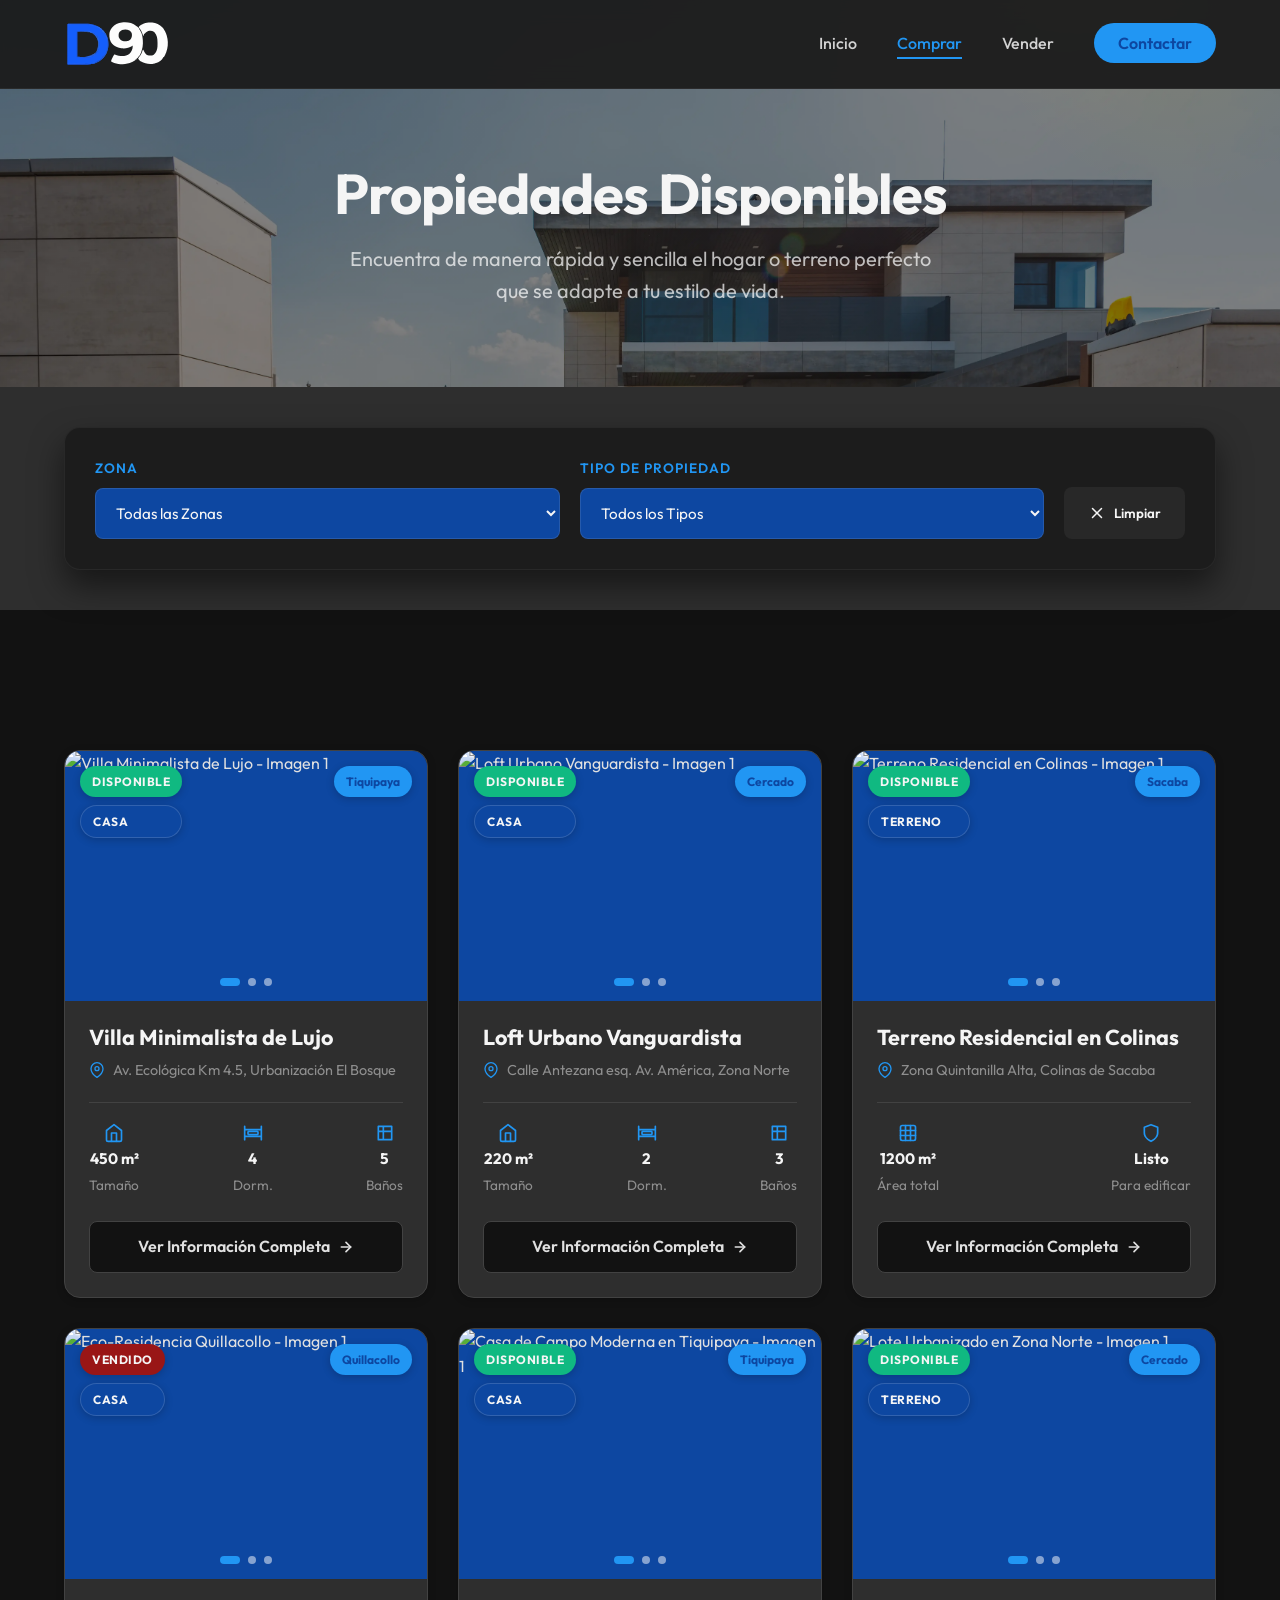
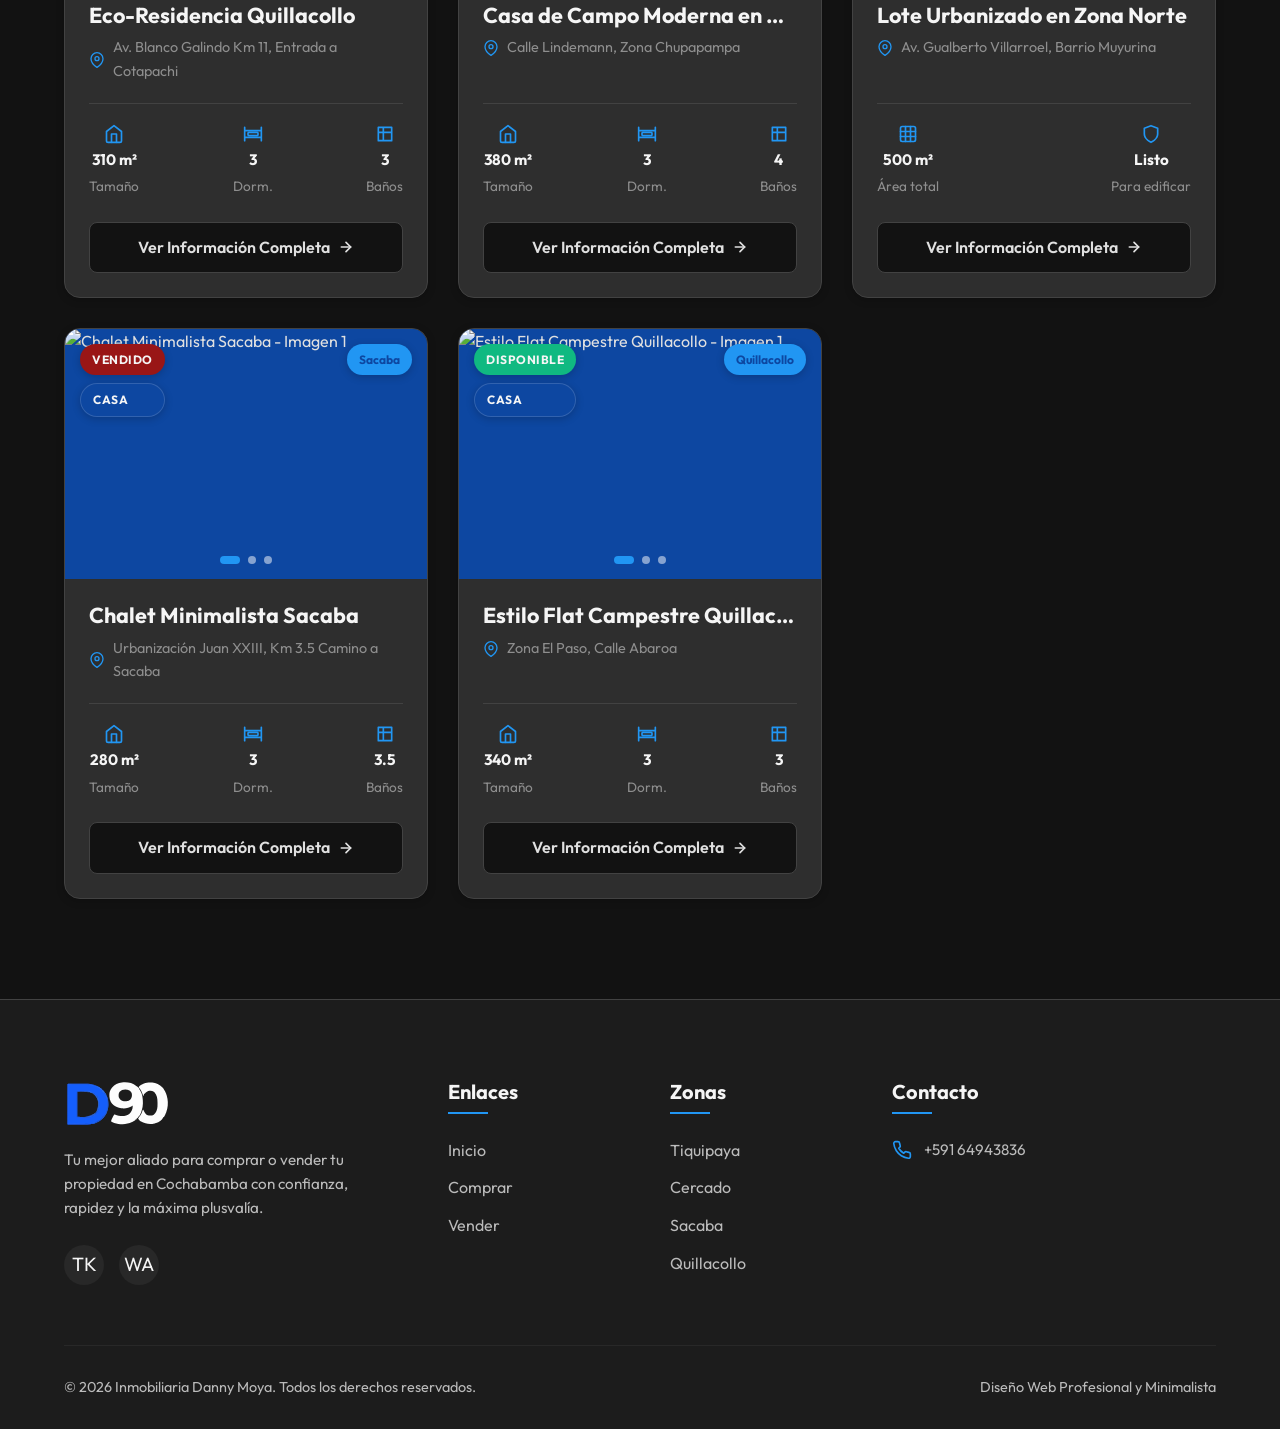
==== commit f25e4447: "logo y redireccion cambio de logo en encabezado y redireccionamiento de las redes sociales" ====
--- a/comprar.html
+++ b/comprar.html
@@ -5,6 +5,7 @@
   <meta charset="UTF-8">
   <meta name="viewport" content="width=device-width, initial-scale=1.0">
   <title>Comprar Propiedades | Inmobiliaria Danny Moya</title>
+  <link rel="icon" href="img/logoD90.svg">
 
   <!-- Metadatos SEO -->
   <meta name="description"
@@ -121,9 +122,9 @@
         <p class="footer-desc">Tu mejor aliado para comprar o vender tu propiedad en Cochabamba con confianza, rapidez y
           la máxima plusvalía.</p>
         <div class="social-links">
-          <a href="#" class="social-btn" id="social-fb">FB</a>
-          <a href="#" class="social-btn" id="social-ig">IG</a>
-          <a href="#" class="social-btn" id="social-wa">WA</a>
+          <!--<a href="#" class="social-btn" id="social-fb">FB</a>-->
+          <a href="https://www.tiktok.com/@propiedadesdannymoya" class="social-btn" id="social-ig">TK</a>
+          <a href="https://wa.me/59164943836" class="social-btn" id="social-wa">WA</a>
         </div>
       </div>
 
@@ -156,9 +157,9 @@
                 d="M22 16.92v3a2 2 0 0 1-2.18 2 19.79 19.79 0 0 1-8.63-3.07 19.5 19.5 0 0 1-6-6 19.79 19.79 0 0 1-3.07-8.67A2 2 0 0 1 4.11 2h3a2 2 0 0 1 2 1.72 12.84 12.84 0 0 0 .7 2.81 2 2 0 0 1-.45 2.11L8.09 9.91a16 16 0 0 0 6 6l1.27-1.27a2 2 0 0 1 2.11-.45 12.84 12.84 0 0 0 2.81.7A2 2 0 0 1 22 16.92z">
               </path>
             </svg>
-            <span>+591 700 00000</span>
+            <span>+591 64943836</span>
           </div>
-          <div class="footer-contact-item">
+          <!--<div class="footer-contact-item">
             <svg viewBox="0 0 24 24" stroke="currentColor" stroke-width="2" fill="none" stroke-linecap="round"
               stroke-linejoin="round">
               <path d="M4 4h16c1.1 0 2 .9 2 2v12c0 1.1-.9 2-2 2H4c-1.1 0-2-.9-2-2V6c0-1.1.9-2 2-2z"></path>
@@ -173,7 +174,7 @@
               <circle cx="12" cy="10" r="3"></circle>
             </svg>
             <span>Av. América #123, Cochabamba</span>
-          </div>
+          </div>-->
         </div>
       </div>
     </div>
--- a/css/style.css
+++ b/css/style.css
@@ -2090,7 +2090,8 @@
 .v-carousel-section {
   position: relative;
   overflow: hidden;
-  padding: 40px 0 60px;
+  padding: 0 0 60px;
+  margin-top: -100px;
 }
 
 .v-carousel-wrapper {
